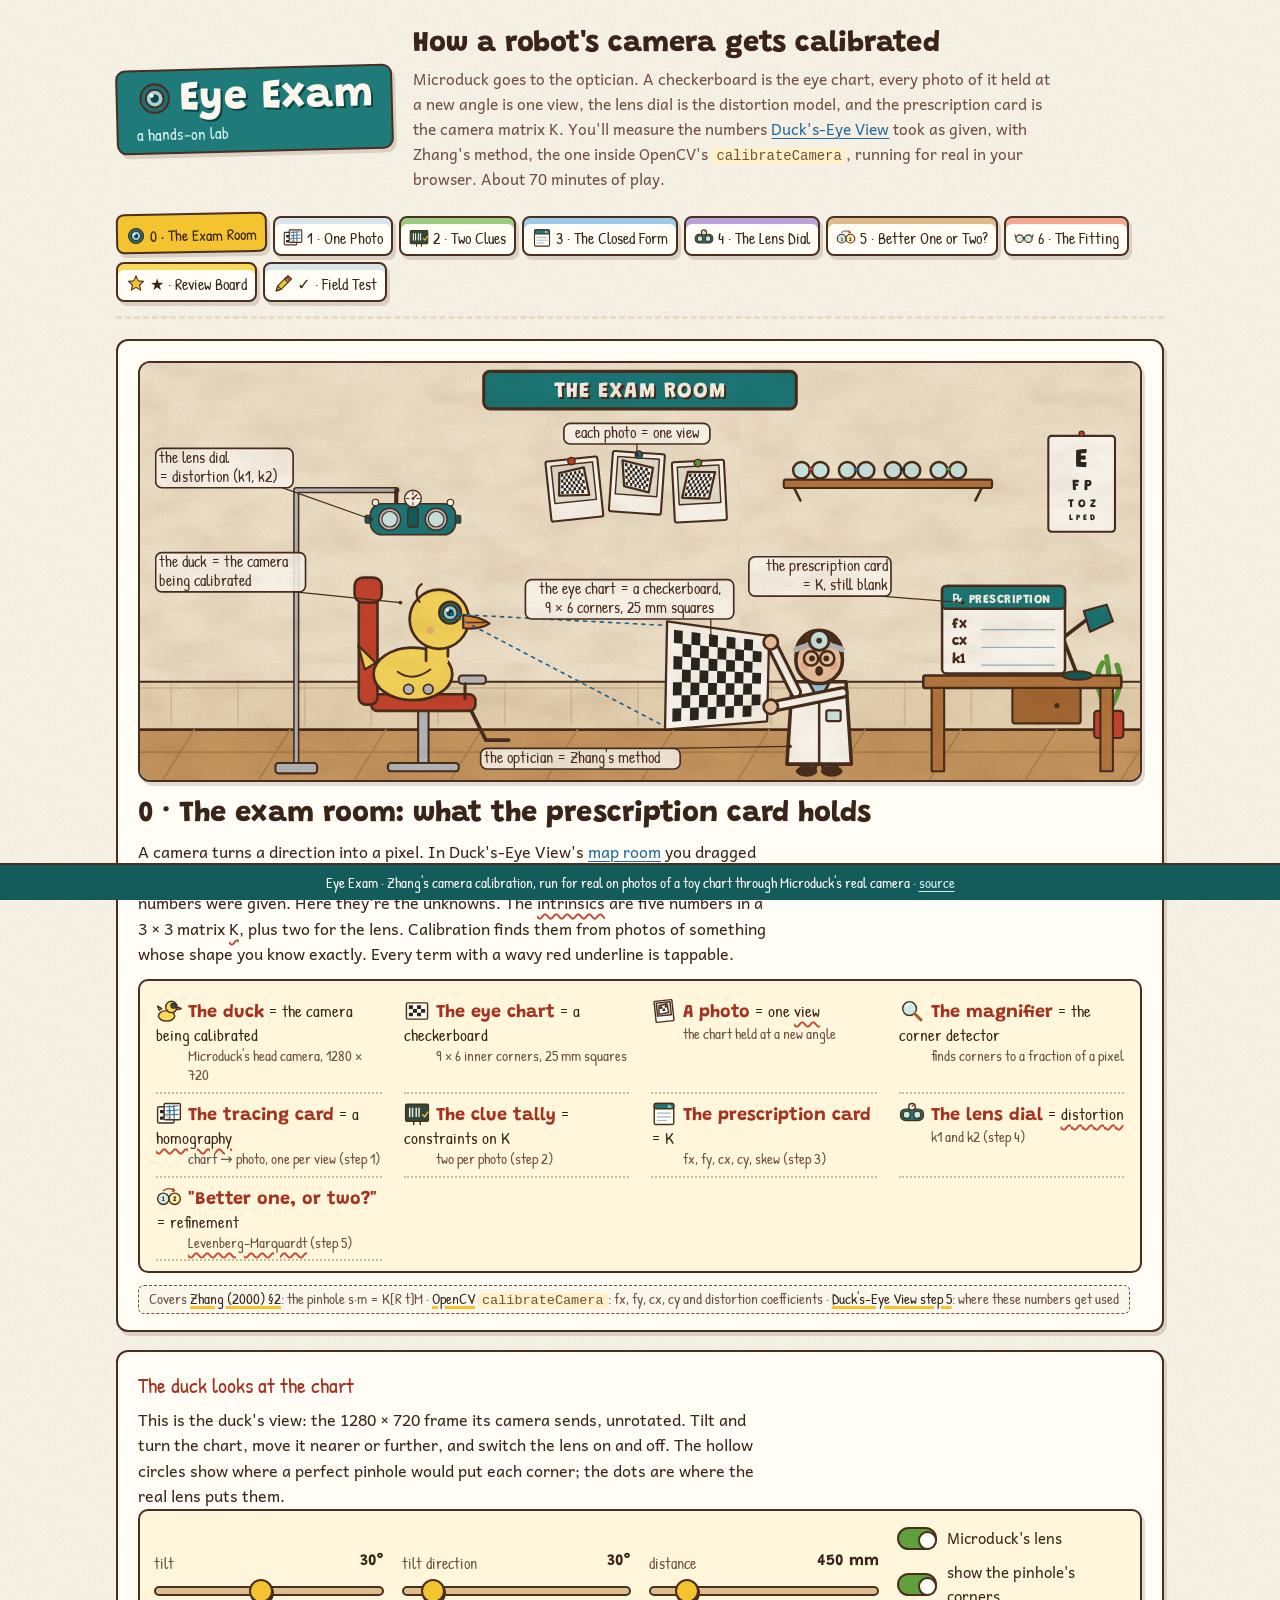
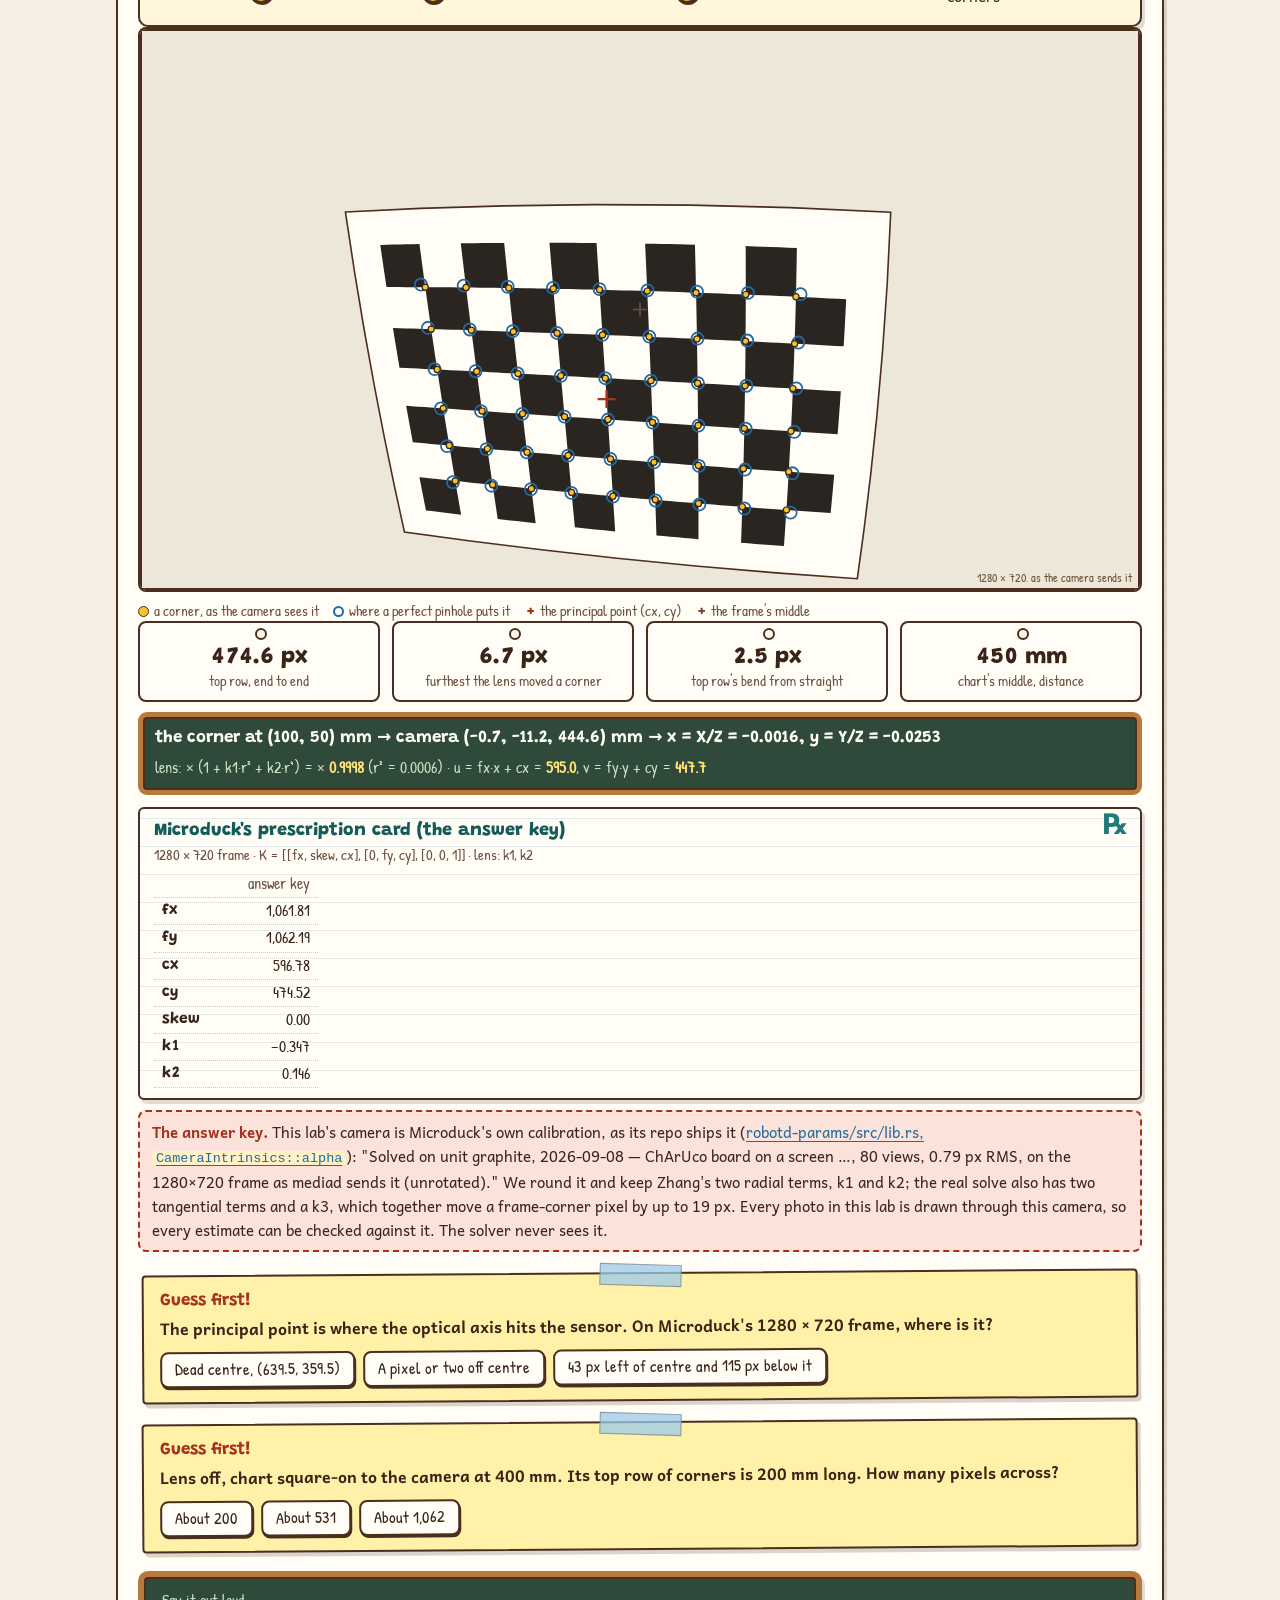
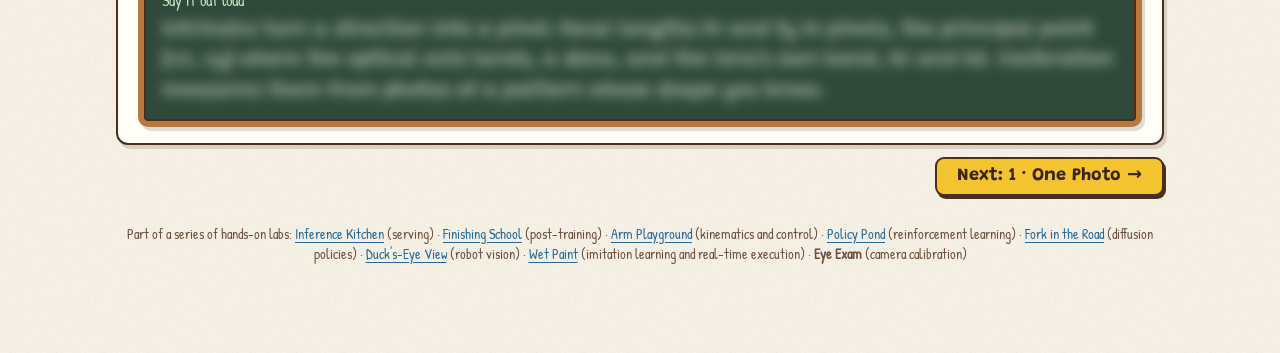
==== eye-exam/index.html @ 815263f2 "Add Eye Exam: a camera-calibration lab for Microduck The sequel the case study named: Zhang's method" ====
<!doctype html>
<html lang="en">
<head>
<meta charset="utf-8">
<meta name="viewport" content="width=device-width,initial-scale=1">
<title>Eye Exam</title>
<meta name="description" content="A hands-on lab for how a robot's camera gets calibrated: homographies by DLT, Zhang's closed form, lens distortion and Levenberg–Marquardt refinement, run in the browser on seeded photos of a checkerboard seen through Microduck's real calibrated camera.">
<meta property="og:title" content="Eye Exam: how a robot's camera gets calibrated">
<meta property="og:description" content="The duck goes to the optician. Photograph a checkerboard, find its homography, count the clues, solve Zhang's closed form, turn the lens dial, refine with Levenberg–Marquardt, and see what a bad prescription costs the duck in degrees of head turn.">
<meta property="og:image" content="https://bakulbadwal.github.io/ducks-eye-view/eye-exam/docs/hero.png">
<link rel="icon" href="data:image/svg+xml,%3Csvg xmlns='http://www.w3.org/2000/svg' viewBox='0 0 64 64'%3E%3Crect x='4' y='10' width='56' height='44' rx='6' fill='%23FFFDF6' stroke='%234A2E1E' stroke-width='4'/%3E%3Cpath d='M10 16h11v11H10zM32 16h11v11H32zM21 27h11v11H21zM43 27h11v11H43zM10 38h11v11H10zM32 38h11v11H32z' fill='%233A2418'/%3E%3Ccircle cx='46' cy='44' r='12' fill='%231F7A7A' stroke='%234A2E1E' stroke-width='3'/%3E%3Ccircle cx='46' cy='44' r='5' fill='%23CDEBE6'/%3E%3C/svg%3E">
<link rel="preconnect" href="https://fonts.googleapis.com">
<link rel="preconnect" href="https://fonts.gstatic.com" crossorigin>
<link href="https://fonts.googleapis.com/css2?family=Andika:wght@400;700&family=Grandstander:wght@700;800&family=Patrick+Hand&display=swap" rel="stylesheet">
<link rel="stylesheet" href="css/styles.css">
</head>
<body>
<!--
THESIS: Duck's-Eye View turned a pixel into a head turn with the camera's intrinsics taken as given. This lab measures them, the way OpenCV's calibrateCamera does: photograph a flat checkerboard at several angles, find each photo's homography, use the fact that a rotation's columns are perpendicular and equally long to pin down B = K⁻ᵀK⁻¹, read K out of it, add the lens's radial distortion, and refine everything by Levenberg–Marquardt on the reprojection error. Drawn as a Busytown optician's shop where the duck gets its eyes tested. Sibling of Inference Kitchen, Policy Pond, Fork in the Road, Duck's-Eye View and Wet Paint.
OWN-WORLD: flat gouache on paper; warm-brown outlines; an optician's teal masthead; Grandstander signboards, Patrick Hand labels, Andika body; painted-sign buttons, price-tag readouts, sticky-note predictions, chalkboard takeaways, and a prescription card for every estimate.
HONESTY: the DLT, Hartley normalisation, Zhang's V b = 0 and App. B, the extrinsics, the linear distortion fit (eq. 13), Levenberg–Marquardt on eq. 14, the reprojection RMS and the bearing → angle geometry are the real math. The photos are synthetic: a seeded 9 × 6 checkerboard seen through a known camera (Microduck's published calibration, k1 and k2 only), with Gaussian corner noise standing in for a corner detector.
-->
<svg width="0" height="0" style="position:absolute" aria-hidden="true" focusable="false"><defs><filter id="gouache" x="-2%" y="-2%" width="104%" height="104%"><feTurbulence type="fractalNoise" baseFrequency=".045" numOctaves="2" seed="3" result="w"/><feDisplacementMap in="SourceGraphic" in2="w" scale="1.3" xChannelSelector="R" yChannelSelector="G"/></filter></defs></svg>
<div class="wrap">
<header>
  <div class="mast"><b><span class="mi" aria-hidden="true"></span>Eye Exam</b><span>a hands-on lab</span></div>
  <div><h1>How a robot's camera gets calibrated</h1>
  <p class="sub">Microduck goes to the optician. A checkerboard is the eye chart, every photo of it held at a new angle is one view, the lens dial is the distortion model, and the prescription card is the camera matrix K. You'll measure the numbers <a href="https://bakulbadwal.github.io/ducks-eye-view/#/s5">Duck's-Eye View</a> took as given, with Zhang's method, the one inside OpenCV's <code>calibrateCamera</code>, running for real in your browser. About 70 minutes of play.</p></div>
</header>

<nav id="nav" aria-label="Steps"></nav>

<!-- ============ STEP 0 ============ -->
<section id="s0" data-title="The Exam Room" data-n="0">
  <div class="card">
    <div class="scene" data-art="s0"></div>
    <h2>0 · The exam room: what the prescription card holds</h2>
    <p class="lede">A camera turns a direction into a pixel. In Duck's-Eye View's <a href="https://bakulbadwal.github.io/ducks-eye-view/#/s5">map room</a> you dragged a duck around and watched the <span class="g" data-g="pinhole">pinhole</span> put it in the frame; there the camera's numbers were given. Here they're the unknowns. The <span class="g" data-g="intrinsics">intrinsics</span> are five numbers in a 3 × 3 matrix <span class="g" data-g="K">K</span>, plus two for the lens. Calibration finds them from photos of something whose shape you know exactly. Every term with a wavy red underline is tappable.</p>
    <div class="kmap">
      <div><span class="k" data-i="duck" aria-hidden="true"></span><b>The duck</b> = the camera being calibrated<br><span class="t">Microduck's head camera, 1280 × 720</span></div>
      <div><span class="k" data-i="chart" aria-hidden="true"></span><b>The eye chart</b> = a checkerboard<br><span class="t">9 × 6 inner corners, 25 mm squares</span></div>
      <div><span class="k" data-i="photo" aria-hidden="true"></span><b>A photo</b> = one <span class="g" data-g="view">view</span><br><span class="t">the chart held at a new angle</span></div>
      <div><span class="k" data-i="magnifier" aria-hidden="true"></span><b>The magnifier</b> = the corner detector<br><span class="t">finds corners to a fraction of a pixel</span></div>
      <div><span class="k" data-i="trace" aria-hidden="true"></span><b>The tracing card</b> = a <span class="g" data-g="homography">homography</span><br><span class="t">chart → photo, one per view (step 1)</span></div>
      <div><span class="k" data-i="tally" aria-hidden="true"></span><b>The clue tally</b> = constraints on K<br><span class="t">two per photo (step 2)</span></div>
      <div><span class="k" data-i="card" aria-hidden="true"></span><b>The prescription card</b> = K<br><span class="t">fx, fy, cx, cy, skew (step 3)</span></div>
      <div><span class="k" data-i="dial" aria-hidden="true"></span><b>The lens dial</b> = <span class="g" data-g="distortion">distortion</span><br><span class="t">k1 and k2 (step 4)</span></div>
      <div><span class="k" data-i="onetwo" aria-hidden="true"></span><b>"Better one, or two?"</b> = refinement<br><span class="t"><span class="g" data-g="lm">Levenberg–Marquardt</span> (step 5)</span></div>
    </div>
    <p class="covers">Covers <b>Zhang (2000) §2</b>: the pinhole s·m = K[R t]M · <b>OpenCV</b> <code>calibrateCamera</code>: fx, fy, cx, cy and distortion coefficients · <b>Duck's-Eye View step 5</b>: where these numbers get used</p>
  </div>

  <div class="card" data-shot>
    <h3>The duck looks at the chart</h3>
    <p class="lede">This is the duck's view: the 1280 × 720 frame its camera sends, unrotated. Tilt and turn the chart, move it nearer or further, and switch the lens on and off. The hollow circles show where a perfect pinhole would put each corner; the dots are where the real lens puts them.</p>
    <div class="ctl">
      <div class="sl"><div class="sl-h"><span>tilt</span><b id="s0tv">30°</b></div><input type="range" id="s0t" min="0" max="65" step="1" value="30" aria-label="Chart tilt in degrees"></div>
      <div class="sl"><div class="sl-h"><span>tilt direction</span><b id="s0av">30°</b></div><input type="range" id="s0a" min="0" max="355" step="5" value="30" aria-label="Direction of the tilt axis in degrees"></div>
      <div class="sl"><div class="sl-h"><span>distance</span><b id="s0dv">450 mm</b></div><input type="range" id="s0d" min="350" max="1200" step="10" value="450" aria-label="Distance in millimetres"></div>
      <div><label class="tg"><input type="checkbox" id="s0lens" checked><span class="sw"></span>Microduck's lens</label><label class="tg"><input type="checkbox" id="s0pin" checked><span class="sw"></span>show the pinhole's corners</label></div>
    </div>
    <canvas id="s0c" class="frame" aria-label="The camera frame, 1280 by 720, with the checkerboard eye chart"></canvas>
    <div class="legend"><span><span class="dot" style="background:#F4C430"></span>a corner, as the camera sees it</span><span><span class="ring"></span>where a perfect pinhole puts it</span><span><span class="x" style="color:#A5321F">+</span>the principal point (cx, cy)</span><span><span class="x" style="color:#6E5040">+</span>the frame's middle</span></div>
    <div class="grid g4">
      <div class="stat"><div class="v" id="s0w">–</div><div class="l">top row, end to end</div></div>
      <div class="stat"><div class="v" id="s0shift">–</div><div class="l">furthest the lens moved a corner</div></div>
      <div class="stat"><div class="v" id="s0bend">–</div><div class="l">top row's bend from straight</div></div>
      <div class="stat"><div class="v" id="s0z">–</div><div class="l">chart's middle, distance</div></div>
    </div>
    <div class="mathbox" id="s0m"></div>
    <div class="rx" id="s0card"></div>
    <div class="key"><b>The answer key.</b> This lab's camera is Microduck's own calibration, as its repo ships it (<a href="https://github.com/pollen-robotics/microduck/blob/648bf22/robotd-params/src/lib.rs" target="_blank" rel="noopener">robotd-params/src/lib.rs, <code>CameraIntrinsics::alpha</code></a>): "Solved on unit graphite, 2026-09-08 — ChArUco board on a screen …, 80 views, 0.79 px RMS, on the 1280×720 frame as mediad sends it (unrotated)." We round it and keep Zhang's two radial terms, k1 and k2; the real solve also has two tangential terms and a k3, which together move a frame-corner pixel by up to 19 px. Every photo in this lab is drawn through this camera, so every estimate can be checked against it. The solver never sees it.</div>
    <div class="predict" data-p="s0a">
      <div class="tag">Guess first!</div>
      <div class="q">The principal point is where the optical axis hits the sensor. On Microduck's 1280 × 720 frame, where is it?</div>
      <div class="opts"><button>Dead centre, (639.5, 359.5)</button><button>A pixel or two off centre</button><button data-right>43 px left of centre and 115 px below it</button></div>
      <div class="why">(596.78, 474.52): 42.7 px left and 115.0 px down. The repo's own comment says it plainly: "the principal point is <i>assumed</i> central — which is the part a real calibration corrects (the measured <code>cy</code> sits ~110 px low)" (<a href="https://github.com/pollen-robotics/microduck/blob/648bf22/mediad/src/camera.rs" target="_blank" rel="noopener">mediad/src/camera.rs</a>). You can't know it without calibrating.</div>
    </div>
    <div class="predict" data-p="s0b">
      <div class="tag">Guess first!</div>
      <div class="q">Lens off, chart square-on to the camera at 400 mm. Its top row of corners is 200 mm long. How many pixels across?</div>
      <div class="opts"><button>About 200</button><button data-right>About 531</button><button>About 1,062</button></div>
      <div class="why">fx · 200 / 400 = 1061.81 / 2 = <b>530.9 px</b>: a pixel offset is the focal length times the ray's slope. Switch the lens on and the same row shrinks to 515.5 px, because a barrel lens pulls everything towards the middle. Set tilt 0 and distance 400 to read it off.</div>
    </div>
    <div class="say" data-say="s0">
      <div class="tag">Say it out loud</div>
      <div class="line">Intrinsics turn a direction into a pixel: focal lengths fx and fy in pixels, the principal point (cx, cy) where the optical axis lands, a skew, and the lens's own bend, k1 and k2. Calibration measures them from photos of a pattern whose shape you know.</div>
    </div>
  </div>
</section>

<!-- ============ STEP 1 ============ -->
<section id="s1" data-title="One Photo" data-n="1">
  <div class="card">
    <div class="scene" data-art="s1"></div>
    <h2>1 · One photo: the tracing card</h2>
    <p class="lede">The chart is flat, so put it at Z = 0. Then a pinhole maps every chart point (X, Y) to its pixel through one 3 × 3 matrix: s·[u, v, 1]ᵀ = H·[X, Y, 1]ᵀ, with <b>H = K [r1 r2 t]</b> (Zhang's eq. 2). That's a <span class="g" data-g="homography">homography</span>: 9 numbers, but only 8 matter because its scale is free. Each corner gives two equations, so the 54 corners give a 108 × 9 matrix L with L·h = 0, and the best h is the singular vector of L's smallest <span class="g" data-g="svd">singular value</span>. That's the <span class="g" data-g="dlt">direct linear transform</span>. Steps 1 to 3 photograph the chart with the lens dial at 0, so a homography is exact; step 4 puts the lens back.</p>
    <p class="covers">Covers <b>Zhang App. A</b>: the 2n × 9 system L x = 0, "the right singular vector of L associated with the smallest singular value", and "L poorly conditioned numerically … much better results … by performing a simple data normalization" (citing Hartley, 1995)</p>
  </div>
  <div class="card" data-shot>
    <h3>Trace one photo</h3>
    <div class="ctl">
      <div><div class="lbl">photo</div><div class="seg" id="s1ph"></div></div>
      <div class="sl"><div class="sl-h"><span>corner noise σ</span><b id="s1sv">0.5 px</b></div><input type="range" id="s1s" min="0" max="2" step="0.1" value="0.5" aria-label="Corner noise in pixels"></div>
      <div><label class="tg"><input type="checkbox" id="s1n" checked><span class="sw"></span>normalise first (Hartley)</label></div>
      <div class="btnrow"><button class="act" id="s1go">Find H</button></div>
    </div>
    <canvas id="s1c" class="frame" aria-label="The photo, with the corners found and the chart traced through H"></canvas>
    <div class="legend"><span><span class="dot" style="background:#F4C430"></span>corners as found (with noise)</span><span><span class="ring"></span>the chart's corners sent through H</span></div>
    <div class="grid g4">
      <div class="stat"><div class="v" id="s1rs">–</div><div class="l">H vs the corners found, RMS</div></div>
      <div class="stat"><div class="v good" id="s1rt">–</div><div class="l">H vs the true corners, RMS</div></div>
      <div class="stat"><div class="v" id="s1cond">–</div><div class="l">conditioning σ₁/σ₈ of L</div></div>
      <div class="stat"><div class="v" id="s1L">–</div><div class="l">equations for 8 unknowns</div></div>
    </div>
    <div class="matrow" id="s1H"></div>
    <canvas id="s1sv9" class="bars" aria-label="The nine singular values of L"></canvas>
    <div class="chartcap">The nine singular values of L, on a log scale. Eight are large; the ninth is (nearly) zero, and its singular vector is H. With noise it lifts off zero: no H fits every noisy corner exactly.</div>
    <div class="status" id="s1st"></div>
  </div>
  <div class="card">
    <h3>Where is the chart's zero?</h3>
    <p class="lede">The DLT minimises an algebraic quantity, |L h|, not a distance in pixels, and what that quantity weighs depends on your coordinates. Number the corners from a point 1 m off the chart (say, the corner of the shop wall), or photograph the chart from across the room, and the un-normalised solve gets lopsided. Hartley's fix: shift each set of points so its centroid is at zero, scale it so the mean distance is √2, solve, and undo the shift. One hundred photos per run, each with fresh noise.</p>
    <div class="ctl">
      <div><div class="lbl">chart distance</div><div class="seg" id="s1dist"></div></div>
      <div class="sl"><div class="sl-h"><span>origin offset</span><b id="s1ov">1000 mm</b></div><input type="range" id="s1o" min="0" max="3000" step="100" value="1000" aria-label="Origin offset in millimetres"></div>
      <div class="btnrow"><button class="act" id="s1trial">100 noisy photos</button><button class="ghost" id="s1sweep">Sweep the offset</button></div>
    </div>
    <div class="grid g4" style="margin-top:10px">
      <div class="stat"><div class="v bad" id="s1um">–</div><div class="l">un-normalised, median error</div></div>
      <div class="stat"><div class="v bad" id="s1uw">–</div><div class="l">un-normalised, worst of 100</div></div>
      <div class="stat"><div class="v good" id="s1zm">–</div><div class="l">normalised, median error</div></div>
      <div class="stat"><div class="v good" id="s1zw">–</div><div class="l">normalised, worst of 100</div></div>
    </div>
    <canvas id="s1chart" class="chart" aria-label="Median error against the origin offset, un-normalised and normalised"></canvas>
    <div class="status" id="s1st2"></div>
    <div class="predict" data-p="s1a">
      <div class="tag">Guess first!</div>
      <div class="q">The usual case: chart at 450 mm, corners numbered from its own corner, σ = 0.5 px. Over 100 photos, how much does normalising improve the median error?</div>
      <div class="opts"><button>About 10×</button><button>About 2×</button><button data-right>Hardly at all</button></div>
      <div class="why">0.189 px un-normalised against 0.188 px normalised. In double precision, with sensible coordinates, the un-normalised DLT is fine here even though L's conditioning is 2.8 × 10⁵ against 3.6. Normalisation is insurance against the cases below, and it costs nothing.</div>
    </div>
    <div class="predict" data-p="s1b">
      <div class="tag">Guess first!</div>
      <div class="q">Now the chart is 2.5 m away and its corners are numbered from a point 1 m off. Un-normalised, what's the median error over 100 photos?</div>
      <div class="opts"><button>Still about 0.2 px</button><button data-right>Over 5 px, and one photo 2,000 px off</button><button>It can't be computed</button></div>
      <div class="why">Median <b>5.41 px</b>, worst <b>2,031 px</b>; normalised, 0.187 px and 0.31 px, wherever the origin is. Same photos, same corners: only the bookkeeping changed. That's Hartley's point, and why Zhang's appendix tells you to normalise.</div>
    </div>
    <div class="say" data-say="s1">
      <div class="tag">Say it out loud</div>
      <div class="line">One photo of a flat chart is one homography, H = K[r1 r2 t]: stack two equations per corner and take the smallest singular vector. Normalise both point sets first, or the answer depends on where you put the origin and how far away the chart is.</div>
    </div>
  </div>
</section>

<!-- ============ STEP 2 ============ -->
<section id="s2" data-title="Two Clues" data-n="2">
  <div class="card">
    <div class="scene" data-art="s2"></div>
    <h2>2 · Two clues per photo: why one view isn't enough</h2>
    <p class="lede">H = λK[r1 r2 t], and r1, r2 are two columns of a rotation: perpendicular, and the same length. Undo K and those two facts become two equations, h1ᵀBh2 = 0 and h1ᵀBh1 = h2ᵀBh2, on one matrix, <span class="g" data-g="B">B = K⁻ᵀK⁻¹</span>. B is symmetric, so it's six numbers b, and since its scale is free that's five unknowns: fx, fy, cx, cy and the skew. Every photo adds two rows to a matrix V with V·b = 0 (Zhang's eq. 9). Count: one photo, 2 equations; two photos, 4; three photos, 6 ≥ 5. The pose of each photo (3 numbers of rotation, 3 of position) eats the other 6 of H's 8.</p>
    <p class="covers">Covers <b>Zhang §2.3</b>: "we can only obtain 2 constraints on the intrinsic parameters" · <b>§3.1</b>: n ≥ 3 gives a unique b; n = 2 needs the skew-free assumption · <b>§4, Proposition 1</b>: a plane parallel to an earlier one adds no constraints</p>
  </div>
  <div class="card" data-shot>
    <h3>Build a set of photos</h3>
    <p class="lede">Tap photos to put them in the set. The first row is tilted every which way; the second is square-on, moved around and spun; the third is all at the same tilt, only slid around. No noise, so a zero singular value is exactly zero.</p>
    <div class="trayhead">Tilted every which way</div><div class="tray" id="s2g"></div>
    <div class="trayhead">Square-on to the camera</div><div class="tray" id="s2f"></div>
    <div class="trayhead">One tilt, slid around</div><div class="tray" id="s2m"></div>
    <div class="ctl">
      <div><label class="tg"><input type="checkbox" id="s2skew"><span class="sw"></span>assume the skew is 0 (one more equation)</label></div>
      <div class="btnrow"><button class="ghost" id="s2p1">1 photo</button><button class="ghost" id="s2p2">2 photos</button><button class="ghost" id="s2p3">3 photos</button><button class="ghost" id="s2pf">5 square-on</button><button class="ghost" id="s2pm">5 slid</button><button class="ghost" id="s2clr">Clear</button></div>
    </div>
    <div class="grid g4" style="margin-top:10px">
      <div class="stat"><div class="v" id="s2n">0</div><div class="l">photos in the set</div></div>
      <div class="stat"><div class="v" id="s2rows">0</div><div class="l">equations (rows of V)</div></div>
      <div class="stat"><div class="v" id="s2z">–</div><div class="l">zero singular values of V</div></div>
      <div class="stat"><div class="v" id="s2ok">–</div><div class="l">a single answer?</div></div>
    </div>
    <canvas id="s2sv" class="bars" aria-label="The six singular values of V"></canvas>
    <div class="chartcap">The six singular values of V, largest first, on a log scale (relative to the largest). Exactly one zero means exactly one B, up to scale: one camera. Two or more zeros means a whole family of cameras fits the photos equally well.</div>
    <div class="rx" id="s2card"></div>
    <div class="predict" data-p="s2a">
      <div class="tag">Guess first!</div>
      <div class="q">Five square-on photos, each at a different place, distance and spin. How many zero singular values does V have?</div>
      <div class="opts"><button>1: five photos is plenty</button><button>2</button><button data-right>4: the same as one photo</button></div>
      <div class="why">4. Parallel planes meet the plane at infinity in the same line, so every square-on photo repeats the same two equations (Zhang's Proposition 1). Spinning the chart in its own plane doesn't help, and nor does sliding a tilted chart around without changing its tilt: that's a pure translation, and Zhang rules it out too.</div>
    </div>
  </div>
  <div class="card">
    <h3>How flat is too flat?</h3>
    <p class="lede">Exactly parallel is exactly degenerate. Nearly parallel is nearly degenerate, and noise finishes the job. Each run: 200 sessions of 3 photos at 500 mm, tilted by the same angle about random axes, with 0.5 px of corner noise. A session fails if B comes out impossible (not positive definite, so no real camera has it) or fx is more than 50% off.</p>
    <div class="btnrow"><button class="act" id="s2flat">Run 200 sessions at each tilt</button></div>
    <canvas id="s2chart" class="chart" aria-label="Failed sessions against tilt"></canvas>
    <div class="tablewrap"><table class="ladder" id="s2tab"></table></div>
    <div class="status" id="s2st"></div>
    <div class="predict" data-p="s2b">
      <div class="tag">Guess first!</div>
      <div class="q">Three photos tilted 5°, σ = 0.5 px. Of 200 sessions, how many blow up?</div>
      <div class="opts"><button>None: 5° is still a tilt</button><button data-right>About 1 in 4</button><button>All of them</button></div>
      <div class="why"><b>45 of 200</b>, and the ones that survive are 13% off in fx on average. At 2° it's 150 of 200; from 20° on, 3 to 5. Zhang's own simulation (his camera, his chart) lost 40% of trials at 5° and did best around 45°.</div>
    </div>
    <div class="say" data-say="s2">
      <div class="tag">Say it out loud</div>
      <div class="line">Each photo of a plane gives two equations on B = K⁻ᵀK⁻¹, which has five unknowns: three photos in general, two if you assume no skew. Photos of parallel planes repeat the same two equations, so what counts is how differently the chart is tilted, not how many photos you take.</div>
    </div>
  </div>
</section>

<!-- ============ STEP 3 ============ -->
<section id="s3" data-title="The Closed Form" data-n="3">
  <div class="card">
    <div class="scene" data-art="s3"></div>
    <h2>3 · The closed form: writing the prescription</h2>
    <p class="lede">With three or more photos, stack every photo's two rows into V and take the right singular vector of its smallest singular value: that's b, so that's B. Zhang's Appendix B reads K straight out of B: cy = (B12B13 − B11B23)/(B11B22 − B12²), then λ, fx = √(λ/B11), fy, the skew and cx. Then every photo's pose follows from K⁻¹H: r1 = λK⁻¹h1, r2 = λK⁻¹h2, r3 = r1 × r2, t = λK⁻¹h3, and the nearest true rotation (App. C). No iterations, no starting guess: a <span class="g" data-g="closed">closed form</span>.</p>
    <p class="covers">Covers <b>Zhang §3.1</b>: V b = 0 by SVD, K from B (App. B), extrinsics from K⁻¹H, the best rotation by SVD (App. C) · Table 1: on a real camera, 3 photos' closed form gave α = 917.65 against 830.80 after refinement</p>
  </div>
  <div class="card" data-shot>
    <h3>Solve it</h3>
    <div class="ctl">
      <div class="sl"><div class="sl-h"><span>photos</span><b id="s3nv">3</b></div><input type="range" id="s3n" min="2" max="20" step="1" value="3" aria-label="Number of photos"></div>
      <div class="sl"><div class="sl-h"><span>corner noise σ</span><b id="s3sv">0.5 px</b></div><input type="range" id="s3s" min="0" max="2" step="0.1" value="0.5" aria-label="Corner noise in pixels"></div>
      <div class="btnrow"><button class="act" id="s3go">Write the prescription</button></div>
    </div>
    <div class="rx" id="s3card"></div>
    <canvas id="s3top" class="top" aria-label="Seen from above: the camera and where each chart was, recovered and true"></canvas>
    <div class="legend"><span><span class="dot" style="background:#3B7422"></span>where the chart really was</span><span><span class="dot" style="background:#246A9C"></span>where the closed form puts it</span><span>seen from above; the camera at the bottom, looking up the page</span></div>
    <div class="status" id="s3st"></div>
  </div>
  <div class="card">
    <h3>More photos, steadier card</h3>
    <p class="lede">The closed form minimises an algebraic error, so noise leaks straight into K. Average 20 independent sessions at each count (σ = 0.5 px, lens dial at 0) and watch the errors fall.</p>
    <div class="btnrow"><button class="act" id="s3sweep">20 sessions at each count</button></div>
    <canvas id="s3chart" class="chart" aria-label="Closed-form errors against the number of photos"></canvas>
    <div class="tablewrap"><table class="ladder" id="s3tab"></table></div>
    <div class="status" id="s3st2"></div>
    <div class="predict" data-p="s3a">
      <div class="tag">Guess first!</div>
      <div class="q">No noise at all, three tilted photos. How close is the closed form to the answer key?</div>
      <div class="opts"><button>Within a pixel</button><button>Within 1%</button><button data-right>Exact, to the last digit we print</button></div>
      <div class="why">Exact: fx 1061.81, fy 1062.19, cx 596.78, cy 474.52, skew 0.00, and every chart position to 10⁻¹² mm. The method has no approximation in it; only noise and the lens (step 4) make it wrong. Set σ to 0 and press the button.</div>
    </div>
    <div class="predict" data-p="s3b">
      <div class="tag">Guess first!</div>
      <div class="q">σ = 0.5 px. Going from 3 photos to 12, the closed form's principal point error (averaged over 20 sessions) goes from 8.9 px to…</div>
      <div class="opts"><button>About 8 px: count doesn't matter</button><button data-right>About 3 px</button><button>Under 0.1 px</button></div>
      <div class="why">3.2 px, and fx from 1.04% off to 0.25%. Better, but the principal point is the hardest number on the card, and the closed form is only the starting guess. With two photos (and the skew assumed 0) it's 5.1% and 49 px.</div>
    </div>
    <div class="say" data-say="s3">
      <div class="tag">Say it out loud</div>
      <div class="line">Stack two rows per photo into V, take the singular vector of the smallest singular value, and read K straight out of B; then each photo's rotation and position follow from K⁻¹H. It's exact without noise and fast with it, and it's a starting point, not the answer.</div>
    </div>
  </div>
</section>

<!-- ============ STEP 4 ============ -->
<section id="s4" data-title="The Lens Dial" data-n="4">
  <div class="card">
    <div class="scene" data-art="s4"></div>
    <h2>4 · The lens dial: radial distortion</h2>
    <p class="lede">Now the real lens goes back in. A wide, cheap lens bends straight lines, more the further they are from the principal point. Zhang's model moves each point along its ray from the principal point: in normalised coordinates, x̆ = x(1 + k1·r² + k2·r⁴), with r² = x² + y². Negative k1 is <span class="g" data-g="barrel">barrel</span> distortion, pulling the edges in; positive is pincushion. Microduck's lens has k1 = −0.347 and k2 = +0.146. A homography can't bend, so every step so far is now wrong, as you'll see.</p>
    <p class="covers">Covers <b>Zhang §3.3</b>: the first two radial terms; "the distortion function is totally dominated by the radial components, and especially dominated by the first term"; distortion by linear least squares, k = (DᵀD)⁻¹Dᵀd (eq. 13)</p>
  </div>
  <div class="card" data-shot>
    <h3>Turn the dial</h3>
    <div class="ctl">
      <div class="sl"><div class="sl-h"><span>k1</span><b id="s4k1v">−0.347</b></div><input type="range" id="s4k1" min="-0.5" max="0.3" step="0.001" value="-0.347" aria-label="k1"></div>
      <div class="sl"><div class="sl-h"><span>k2</span><b id="s4k2v">0.146</b></div><input type="range" id="s4k2" min="-0.2" max="0.4" step="0.001" value="0.146" aria-label="k2"></div>
      <div><div class="lbl">chart</div><div class="seg" id="s4where"></div></div>
      <div class="btnrow"><button class="ghost" id="s4reset">Microduck's lens</button><button class="ghost" id="s4zero">Dial at 0</button></div>
    </div>
    <canvas id="s4c" class="frame" aria-label="The chart seen through the dialled lens, with the straight pinhole corners for comparison"></canvas>
    <div class="grid g3">
      <div class="stat"><div class="v" id="s4bend">–</div><div class="l">top row's bend from straight</div></div>
      <div class="stat"><div class="v" id="s4move">–</div><div class="l">furthest a corner moved</div></div>
      <div class="stat"><div class="v" id="s4corner">–</div><div class="l">a ray aimed at the frame's top-right corner lands this far in</div></div>
    </div>
    <canvas id="s4curve" class="chart sm" aria-label="Distorted radius against the true radius"></canvas>
    <div class="chartcap">Where a ray lands (distorted radius, in focal lengths) against where a pinhole would put it. The dashed line is no distortion; the dotted line marks the frame's furthest corner from the principal point.</div>
  </div>
  <div class="card">
    <h3>What the closed form makes of a bent eye</h3>
    <p class="lede">The exam: 12 photos of the chart through Microduck's real lens, corners found to σ = 0.25 px. First, steps 1 to 3 exactly as before, pretending the lens is a pinhole. Then Zhang's linear fix: with that K and those poses, the pinhole predicts each corner at (u, v); the corner was seen at (ŭ, v̆); two equations per corner are linear in k1 and k2.</p>
    <div class="btnrow"><button class="act" id="s4cf">1 · Closed form, ignoring the lens</button><button class="act" id="s4lin">2 · Add k1, k2 by least squares</button></div>
    <div class="rx" id="s4card"></div>
    <canvas id="s4res" class="frame" aria-label="One photo of the exam with the reprojection errors drawn as arrows"></canvas>
    <div class="legend"><span><span class="dot" style="background:#F4C430"></span>corner as seen</span><span><span class="ring"></span>where the current card predicts it</span><span><b style="color:#A5321F">→</b> the error, drawn 5× longer</span></div>
    <div class="status" id="s4st"></div>
    <div class="predict" data-p="s4a">
      <div class="tag">Guess first!</div>
      <div class="q">With k1 = −0.347, where does the lens put a ray that a pinhole would put exactly at the frame's top-right corner?</div>
      <div class="opts"><button>Slightly outside the frame</button><button>A couple of pixels in</button><button data-right>About 130 px in, towards the middle</button></div>
      <div class="why">131.0 px nearer the principal point (106.7 px for the top-left corner, which is closer to it). The radius shrinks by 1 + k1·r² + k2·r⁴ ≈ 0.84 out there. That's why the corners of the frame matter so much for estimating it (step 6).</div>
    </div>
    <div class="predict" data-p="s4b">
      <div class="tag">Guess first!</div>
      <div class="q">The linear fix, starting from the lens-blind closed form: what sign does it give k1?</div>
      <div class="opts"><button>Negative, about right</button><button data-right>Positive: pincushion, the wrong way round</button><button>Exactly zero</button></div>
      <div class="why">k1 = <b>+0.097</b>, k2 = −0.272, against the truth −0.347 and +0.146; the RMS only falls from 18.22 to 18.01 px. Zhang saw the same on his real camera (Table 1: closed form k1 = +0.161, final −0.227) and explains why: with the lens ignored, the closed form's predicted outer corners lie closer to the image centre than the seen ones, so the linear fit "tries to spread the outer points", a pincushion shape that doesn't match the real barrel. Only refining everything together untangles them.</div>
    </div>
    <div class="say" data-say="s4">
      <div class="tag">Say it out loud</div>
      <div class="line">A real lens moves each point along its ray from the principal point by 1 + k1·r² + k2·r⁴; negative k1 is barrel. The closed form can't see that, so its K and even a linear k1 come out wrong, and only the joint refinement untangles them.</div>
    </div>
  </div>
</section>

<!-- ============ STEP 5 ============ -->
<section id="s5" data-title="Better One or Two?" data-n="5">
  <div class="card">
    <div class="scene" data-art="s5"></div>
    <h2>5 · Better one, or two? Refinement and its score</h2>
    <p class="lede">The optician's last step: flip between two lenses, keep the sharper one, repeat in smaller steps. The math version is <span class="g" data-g="lm">Levenberg–Marquardt</span>: start from the closed form and the linear k1, k2, and move all the numbers at once (fx, fy, cx, cy, k1, k2, and every photo's 3 rotation and 3 position numbers: 6 + 6 × 12 = 78 here, with the skew held at 0) to shrink the total squared distance between each corner as seen and where the card predicts it. The <span class="g" data-g="jacobian">Jacobian</span> says which way is downhill; λ blends a Gauss–Newton jump with a cautious gradient step. The score at the end is the <span class="g" data-g="rms">reprojection RMS</span>, the one number OpenCV's <code>calibrateCamera</code> returns.</p>
    <p class="covers">Covers <b>Zhang §3.2–3.3</b>: maximum-likelihood refinement of eq. 14 with Levenberg–Marquardt, rotations as Rodrigues vectors · <b>OpenCV</b> <code>calibrateCamera</code>: "Run the global Levenberg-Marquardt optimization algorithm to minimize the reprojection error"; returns "the overall RMS re-projection error"</p>
  </div>
  <div class="card" data-shot>
    <h3>Better one, or two?</h3>
    <div class="ctl">
      <div><label class="tg"><input type="checkbox" id="s5skew"><span class="sw"></span>let the skew float (Zhang) instead of holding it at 0 (OpenCV)</label></div>
      <div class="btnrow"><button class="act" id="s5go">Refine</button><button class="ghost" id="s5step">One step at a time</button></div>
    </div>
    <canvas id="s5chart" class="chart" aria-label="Reprojection RMS at each Levenberg–Marquardt step"></canvas>
    <div class="rx" id="s5card"></div>
    <canvas id="s5res" class="frame" aria-label="One photo of the exam with its reprojection errors, drawn 40 times longer"></canvas>
    <div class="legend"><span><span class="dot" style="background:#F4C430"></span>corner as seen</span><span><span class="ring"></span>where the card predicts it</span><span><b style="color:#A5321F">→</b> the error, drawn longer (the scale is on the photo)</span></div>
    <div class="status" id="s5st"></div>
    <div class="predict" data-p="s5a">
      <div class="tag">Guess first!</div>
      <div class="q">The corners were found with σ = 0.25 px of noise on each axis. After refinement, what's the best RMS you could hope for?</div>
      <div class="opts"><button>0.00 px, a perfect fit</button><button data-right>About 0.35 px</button><button>About 0.25 px</button></div>
      <div class="why">The noise itself: σ√2 = 0.354 px per corner (two axes). The exam ends at <b>0.350 px</b>, a hair under, because 78 free numbers can soak up a little of the noise. An RMS far below the corner detector's noise means the model is fitting noise, not the lens.</div>
    </div>
  </div>
  <div class="card">
    <h3>Is a low score a good eye?</h3>
    <p class="lede">The RMS says how well the card fits <i>these</i> photos. Two more judges: a <span class="g" data-g="holdout">second opinion</span>, 10 photos the calibration never saw (fit only each photo's pose, keep the card fixed, report their RMS), and the answer key, which only a lab has: how many pixels off the card is across the whole frame, and how many degrees it would mis-turn the duck's head (step 6). Five sessions, the same chart, the same corner noise:</p>
    <div class="btnrow"><button class="act" id="s5judge">Judge five sessions</button></div>
    <div class="tablewrap"><table class="ladder" id="s5tab"></table></div>
    <div class="status" id="s5st2"></div>
    <div class="predict" data-p="s5b">
      <div class="tag">Guess first!</div>
      <div class="q">A calibration with the lens dial held at 0 scores RMS 4.36 px. Drop the 6 photos with the worst error and solve again: the RMS halves to 2.08 px. Is it a better calibration?</div>
      <div class="opts"><button>Yes, the score halved</button><button data-right>No: the second opinion gets worse</button><button>It's the same</button></div>
      <div class="why">No. Hold-out RMS goes from 3.65 to <b>3.81 px</b>; the worst head-turn error only shrinks from 10.6° to 7.1°, still enormous. Dropping the hard photos made the exam easier, not the eye better: the six it dropped were mostly the ones reaching furthest from the principal point, where the missing lens dial shows most. And the corner-blind session scores 0.347 px, as good as the real exam's 0.350, while being up to 58 px wrong in the corners it never saw.</div>
    </div>
    <div class="say" data-say="s5">
      <div class="tag">Say it out loud</div>
      <div class="line">Refinement minimises the total reprojection error over every corner in every photo with Levenberg–Marquardt, starting from the closed form. The RMS it reports is how well the model fits these photos, not how right it is: judge it on photos it never saw, and suspect any fix that only lowers the score.</div>
    </div>
  </div>
</section>

<!-- ============ STEP 6 ============ -->
<section id="s6" data-title="The Fitting" data-n="6">
  <div class="card">
    <div class="scene" data-art="s6"></div>
    <h2>6 · The fitting: a good session, and what a bad one costs</h2>
    <p class="lede">You control four things in a real session: how many photos, how much the chart is tilted, whether its corners reach every part of the frame, and how sharply the corners are found (<span class="g" data-g="subpixel">sub-pixel</span> refinement, like OpenCV's <code>cornerSubPix</code>, places them to a fraction of a pixel; σ here is per axis). Book a session, calibrate it with the full pipeline, and read every judge. Then turn the card into what the duck actually does with it: a head turn.</p>
    <p class="covers">Covers <b>OpenCV tutorial</b>: "you will probably need at least 10 good snapshots of the input pattern in different positions" · <b>calibrateCamera notes</b>: "use multiple board poses with significant tilt" · <b>Zhang §5.1</b>: errors grow linearly with noise; best near 45° · <b>Microduck</b>: <code>bearing()</code> in duck-detect, the quarter turn in uyvy</p>
  </div>
  <div class="card" data-shot>
    <h3>Book a session</h3>
    <div class="ctl">
      <div class="sl"><div class="sl-h"><span>photos</span><b id="s6nv">12</b></div><input type="range" id="s6n" min="3" max="30" step="1" value="12" aria-label="Number of photos"></div>
      <div><div class="lbl">tilt</div><div class="seg" id="s6tilt"></div></div>
      <div><div class="lbl">where the chart goes</div><div class="seg" id="s6cover"></div></div>
      <div><div class="lbl">corner noise σ</div><div class="seg" id="s6sig"></div></div>
      <div class="btnrow"><button class="act" id="s6go">Book it and calibrate</button></div>
    </div>
    <div class="grid g4" style="margin-top:10px">
      <div class="stat"><div class="v" id="s6rms">–</div><div class="l">RMS (what the optician sees)</div></div>
      <div class="stat"><div class="v" id="s6hold">–</div><div class="l">second opinion (hold-out RMS)</div></div>
      <div class="stat"><div class="v" id="s6map">–</div><div class="l">answer key: mean / worst px off</div></div>
      <div class="stat"><div class="v" id="s6turn">–</div><div class="l">answer key: worst head-turn error</div></div>
    </div>
    <canvas id="s6heat" class="heat" aria-label="How many pixels off the calibration is, across the frame"></canvas>
    <div class="chartcap" id="s6heatcap">Across the 1280 × 720 frame: how far the card puts a ray from where the true camera puts it. Pale is under 1 px; darker is worse. The dots are where the session's chart corners landed.</div>
    <div class="rx" id="s6card"></div>
    <div class="status" id="s6st"></div>
    <div class="predict" data-p="s6b">
      <div class="tag">Guess first!</div>
      <div class="q">Keep everything else, but find the corners 8× less sharply: σ from 0.25 to 2 px. The RMS goes from 0.36 to 2.84 px. The worst head-turn error?</div>
      <div class="opts"><button>Several degrees</button><button data-right>Still under a fifth of a degree</button><button>No answer: it fails</button></div>
      <div class="why">0.14°. Fuzzy corners raise the RMS (most of it is the noise itself) and smear the card by 14 px on average, but most of that is cx, 14.4 px off, which is up–down for the upright duck; fy and cy, which set its left–right, are off by only 0.51% and 1.4 px. The failures that matter for the duck are structural: the lens dial left at 0, flat photos, a frame left uncovered.</div>
    </div>
  </div>
  <div class="card">
    <h3>What it costs the duck</h3>
    <p class="lede">Microduck's detector works on the frame turned a quarter turn clockwise, 720 × 1280, upright: upright pixel (x′, y′) comes from stream pixel (y′, 719 − x′). Its bearing is b = (box centre x′ / 720) · 2 − 1, from −1 (hard left) to +1 (hard right). So left–right for the duck runs along the stream's <i>vertical</i> axis: fy and cy set the angle, and the principal point sits at x′ = 719 − 474.52 = 244.5, <b>115 px left of the upright frame's middle</b>. The head should turn atan of the undistorted ray's slope (assuming the camera looks straight down the head's axis). Compare four cards:</p>
    <div class="ctl">
      <div class="sl"><div class="sl-h"><span>bearing b</span><b id="s6bv">0.50</b></div><input type="range" id="s6b" min="-1" max="1" step="0.05" value="0.5" aria-label="Bearing"></div>
    </div>
    <canvas id="s6turnc" class="chart tall" aria-label="Head-turn error against bearing for four camera models"></canvas>
    <div class="tablewrap"><table class="ladder" id="s6ttab"></table></div>
    <div class="callout co-i"><b>What changed upstream.</b> When Duck's-Eye View was built (microduck @ 590b986), the robot's intrinsics were "placeholder" (a TODO in its design notes), so that lab assumed a centred pinhole with f = 1065 px, the design figure the repo's mediad still uses as a fallback, and showed that a "62° across the width" placeholder would over-turn the head by about 7° at b = 0.5. The repo now ships the real solve (648bf22). Against it, the centred pinhole itself is off by 6.2° at b = 0 and up to 7.1° at the frame's edge, almost all of it the principal point. Distortion adds a little near the edges.</div>
    <div class="predict" data-p="s6a">
      <div class="tag">Guess first!</div>
      <div class="q">Duck's-Eye View read b = 0.5 as 9.6° with a centred pinhole. With Microduck's own calibration, b = 0.5 is…</div>
      <div class="opts"><button>9.6°: the centred pinhole was right</button><button>About 10.5°: distortion adds a bit</button><button data-right>About 16°</button></div>
      <div class="why"><b>15.95°</b>. The optical axis is 115 px to the left of the upright frame's middle, so everything is 6.2° further right than a centred pinhole thinks. At 3 m, 6.2° is a 33 cm miss: more than the width of the 25 cm duck it's looking for. Your 12-photo calibration gets it to within 0.05°.</div>
    </div>
    <div class="say" data-say="s6">
      <div class="tag">Say it out loud</div>
      <div class="line">Take ten or more photos, tilted 20 to 50 degrees, that put the chart's corners in every part of the frame, with sub-pixel corners, and judge on held-out photos. For a robot the payoff is in degrees: a good calibration turns Microduck's head to within a tenth of a degree, while assuming a centred pinhole costs six.</div>
    </div>
  </div>
</section>

<!-- ============ REVIEW BOARD ============ -->
<section id="cap" data-title="Review Board" data-n="★">
  <div class="card">
    <div class="scene" data-art="cap"></div>
    <h2>★ The optician's review board</h2>
    <p class="lede">Three prescriptions came back with complaints. For each: run the session as it was booked, pick a fix, re-run it, and name the cause. The tempting wrong fixes are on the list, and they fail for the reason the steps taught. Each case is scored on the re-run, judged against the answer key, <em>and</em> on the cause.</p>
    <div id="capcases"></div>
    <div class="row" style="margin-top:12px"><span class="stars" id="capstars">☆☆☆</span><span class="verdict" id="capverdict"></span></div>
  </div>
</section>

<!-- ============ FIELD TEST ============ -->
<section id="ft" data-title="Field Test" data-n="✓">
  <div class="card">
    <h2>✓ Field test</h2>
    <p class="lede">Ten questions. Answer each by operating the widget in the step named, not from memory. Eight or more earns the check.</p>
    <div id="ftqs"></div>
    <div class="btnrow"><button class="act" id="ftgo">Grade me</button><span id="ftscore" style="font:18px var(--hand);align-self:center"></span></div>
  </div>
  <div class="card">
    <h3>What's exact here, and what's a teaching model</h3>
    <ul class="honest">
      <li><b>The real math, written out in <code>js/core.js</code>:</b> the direct linear transform for a homography and Hartley's normalisation (Zhang App. A); the two constraints per homography, V b = 0 by singular value decomposition, and K from B (§3.1, App. B); the extrinsics from K⁻¹H and the nearest rotation (App. C); radial distortion by linear least squares (eq. 13); Levenberg–Marquardt on the total reprojection error (eq. 14) with Rodrigues rotations; the reprojection RMS as OpenCV's <code>calibrateCamera</code> computes it, √(Σ|e|²/N). The SVD (one-sided Jacobi), the symmetric eigen-decomposition (Jacobi), the 3 × 3 inverse and the Cholesky solve are hand-written; <code>tests/check.js</code> checks them, and that DLT and Zhang recover a known H and K exactly with no noise.</li>
      <li><b>Teaching models, labelled on the page:</b> the photos are synthetic. The chart is a perfect 9 × 6 grid at 25 mm; each photo's pose is drawn from a seed and kept fully in frame; the corner detector is the true corner plus Gaussian noise of σ pixels per axis (real detectors are worse on steep, blurry or dim photos, which this ignores: Zhang notes foreshortening "is not considered" in his simulation either). The true camera is Microduck's published calibration, rounded, with k1 and k2 only; its tangential terms and k3 are left out. LM holds the skew at 0 by default, as OpenCV does; OpenCV's own first guess is simpler than Zhang's (principal point at the frame's middle, focal lengths by least squares), and its current 4.x source solves the same least-squares problem with a sparse bundle-adjustment formulation by default; this lab follows Zhang's paper. Its Jacobian is numeric (central differences), not analytic.</li>
      <li><b>The head turn is geometry, not the robot's code.</b> The bearing formula and the quarter turn are Microduck's (duck-detect, uyvy); turning a bearing into an angle with a calibration, and assuming the camera looks straight down the head's axis, is ours. Mounting the camera at an angle would add an extrinsic offset this lab doesn't model.</li>
      <li><b>The directions are real; the numbers are this toy's.</b> A real session has blur, lighting, a chart that isn't quite flat, and a detector that sometimes mislabels a corner. The failure modes here (flat photos, an uncovered frame, a model without a lens) are the real ones.</li>
    </ul>
    <p class="muted" style="font-size:15px;margin-top:10px">Sources (sections and exact quotes in <a href="https://github.com/bakulbadwal/ducks-eye-view/blob/main/eye-exam/SOURCES.md" target="_blank" rel="noopener">SOURCES.md</a>): Z. Zhang, <a href="https://www.microsoft.com/en-us/research/wp-content/uploads/2016/02/tr98-71.pdf" target="_blank" rel="noopener"><em>A Flexible New Technique for Camera Calibration</em></a>, MSR-TR-98-71 (journal version: IEEE TPAMI 22(11), 2000) · OpenCV <a href="https://docs.opencv.org/4.x/d9/d0c/group__calib3d.html" target="_blank" rel="noopener"><code>calibrateCamera</code></a> and its <a href="https://docs.opencv.org/4.x/d4/d94/tutorial_camera_calibration.html" target="_blank" rel="noopener">calibration tutorial</a> · R. Hartley, <em>In Defence of the 8-Point Algorithm</em> (ICCV 1995), cited by Zhang for normalisation · <a href="https://github.com/pollen-robotics/microduck/tree/648bf22" target="_blank" rel="noopener">pollen-robotics/microduck @ 648bf22</a> (Apache-2.0): <code>robotd-params/src/lib.rs</code>, <code>mediad/src/camera.rs</code>, <code>duck-detect/src/lib.rs</code>, <code>uyvy/src/lib.rs</code> · <a href="https://bakulbadwal.github.io/ducks-eye-view/">Duck's-Eye View</a>, step 5.</p>
    <div class="btnrow"><button class="ghost" id="reset">Reset all progress</button></div>
  </div>
</section>

<p class="series">Part of a series of hands-on labs: <a href="https://bakulbadwal.github.io/inference-kitchen/">Inference Kitchen</a> (serving) · <a href="https://bakulbadwal.github.io/finishing-school/">Finishing School</a> (post-training) · <a href="https://bakulbadwal.github.io/arm-playground/">Arm Playground</a> (kinematics and control) · <a href="https://bakulbadwal.github.io/policy-pond/">Policy Pond</a> (reinforcement learning) · <a href="https://bakulbadwal.github.io/fork-in-the-road/">Fork in the Road</a> (diffusion policies) · <a href="https://bakulbadwal.github.io/ducks-eye-view/">Duck's-Eye View</a> (robot vision) · <a href="https://bakulbadwal.github.io/wet-paint/">Wet Paint</a> (imitation learning and real-time execution) · <b>Eye Exam</b> (camera calibration)</p>
</div>
<div id="tip" role="tooltip"></div>
<footer>Eye Exam · Zhang's camera calibration, run for real on photos of a toy chart through Microduck's real camera · <a href="https://github.com/bakulbadwal/ducks-eye-view/tree/main/eye-exam" style="color:#D4F1EC">source</a></footer>

<script src="js/core.js"></script>
<script src="js/glossary.js"></script>
<script src="js/art.js"></script>
<script src="js/app.js"></script>
</body>
</html>
---- eye-exam/css/styles.css ----
/* Eye Exam — a Busytown optician's shop, sibling of Inference Kitchen, Policy Pond, Fork in the Road, Duck's-Eye View and Wet Paint.
   Flat gouache on paper, warm-brown outlines, hand-lettered signs, every object labelled. */
:root{
  --paper:#FBF7EC; --sheet:#FFFDF6; --ink:#3A2418; --line:#4A2E1E; --soft:#6E5040; --rule:#E7DCC4;
  --yellow:#F4C430; --brick:#C8452F; --grass:#5FA03C; --sky:#9CCBEA; --sand:#DDBB8A; --lilac:#B8A3DC; --steel:#B9BDC2; --wood:#B8793F;
  /* darker partners for text/lines on paper (≥4.5:1) */
  --brick-d:#A5321F; --grass-d:#3B7422; --sky-d:#246A9C; --yellow-d:#8A6300; --lilac-d:#5E4A94;
  /* the optician's shop */
  --shop:#1F7A7A; --shop-d:#145B5B; --mint:#CDEBE6; --seen:#3A2418; --model:#246A9C; --truth:#3B7422; --err:#A5321F; --lens:#B8A3DC; --card:#FFFDF6;
  --sign:'Grandstander','Patrick Hand',system-ui,sans-serif;
  --hand:'Patrick Hand','Kalam',system-ui,sans-serif;
  --body:'Andika',system-ui,-apple-system,'Segoe UI',sans-serif;
  --stroke:2.5px solid var(--line);
  --lift:3px 4px 0 rgba(74,46,30,.16);
}
*{box-sizing:border-box;margin:0;padding:0}
html{-webkit-text-size-adjust:100%}
body{background:var(--paper);color:var(--ink);font:16px/1.6 var(--body);padding-bottom:68px;overflow-x:hidden;
  background-image:url("data:image/svg+xml,%3Csvg xmlns='http://www.w3.org/2000/svg' width='240' height='240'%3E%3Cfilter id='n'%3E%3CfeTurbulence type='fractalNoise' baseFrequency='.85' numOctaves='3' stitchTiles='stitch'/%3E%3CfeColorMatrix values='0 0 0 0 .29 0 0 0 0 .18 0 0 0 0 .12 0 0 0 .12 0'/%3E%3C/filter%3E%3Crect width='100%25' height='100%25' filter='url(%23n)'/%3E%3C/svg%3E");background-size:240px 240px}
a{color:var(--sky-d);text-underline-offset:3px}
.wrap{max-width:1080px;margin:0 auto;padding:18px 16px}

/* ---------- masthead: a painted highway guide sign ---------- */
header{display:grid;grid-template-columns:auto 1fr;gap:20px;align-items:center;padding:10px 0 18px}
.mast{display:inline-block;background:var(--shop);color:var(--paper);border:var(--stroke);border-radius:10px;padding:6px 18px 8px;box-shadow:var(--lift);transform:rotate(-1.5deg)}
.mast b{display:block;font:800 42px/1.05 var(--sign);letter-spacing:.01em;text-shadow:2px 2px 0 #0D4545}
.mast span{display:block;font:400 17px/1.2 var(--hand);color:#D4F1EC;margin-top:2px}
.mast .mi{display:inline-block;width:38px;height:38px;vertical-align:-7px;margin-right:6px}
.mast .mi svg{width:100%;height:100%;display:block}
h1{font:800 29px/1.15 var(--sign);color:var(--ink);text-wrap:balance}
.sub{color:var(--soft);font-size:15.5px;margin-top:6px;max-width:640px}
@media(max-width:720px){header{grid-template-columns:1fr}.mast b{font-size:36px}h1{font-size:24px}}

/* ---------- nav: painted street signs ---------- */
nav{display:flex;gap:6px;flex-wrap:wrap;margin:6px 0 20px;padding-bottom:14px;border-bottom:3px dashed var(--rule)}
nav button{--c:var(--yellow);background:var(--sheet);border:var(--stroke);border-radius:8px;color:var(--ink);padding:10px 8px 6px;cursor:pointer;font:400 16px/1.15 var(--hand);box-shadow:inset 0 6px 0 var(--c),var(--lift);transition:transform .15s cubic-bezier(.2,.8,.2,1)}
nav button:hover{transform:translateY(-2px)}
nav button.on{background:var(--c);transform:translateY(-3px) rotate(-1deg)}
nav button .ic{display:inline-block;width:20px;height:20px;vertical-align:-4px;margin-right:4px}
nav button .ic svg,.kmap .k svg{width:100%;height:100%;display:block}
nav button .chk{color:var(--grass-d);margin-left:4px;font-weight:700}
nav button:nth-child(1){--c:var(--yellow)}nav button:nth-child(2){--c:#D9E4EC}nav button:nth-child(3){--c:#9BCB7E}nav button:nth-child(4){--c:var(--sky)}
nav button:nth-child(5){--c:var(--lilac)}nav button:nth-child(6){--c:var(--sand)}nav button:nth-child(7){--c:#F2A88F}nav button:nth-child(8){--c:#F9D95B}nav button:nth-child(9){--c:#D9E4EC}nav button:nth-child(10){--c:#B7DD9C}nav button:nth-child(11){--c:#E5C9F2}
canvas.chart2{aspect-ratio:2.6/1;height:auto}
.series{font:400 14px/1.4 var(--hand);color:var(--soft);text-align:center;margin:18px 0 6px}
.series a{color:var(--sky-d)}
nav button:focus-visible{outline:3px solid var(--sky-d);outline-offset:2px}

section{display:none}
section.on{display:block;animation:rise .35s cubic-bezier(.16,1,.3,1)}
@keyframes rise{from{opacity:.001;transform:translateY(8px)}to{opacity:1;transform:none}}

/* ---------- the illustrated scene ---------- */
.scene{position:relative;background:#E5F2FA;border:var(--stroke);border-radius:12px;overflow:hidden;margin:0 0 16px;box-shadow:var(--lift);min-height:60px}
.scene svg{display:block;width:100%;height:auto;filter:url(#gouache)}
.scene::after{content:"";position:absolute;inset:0;pointer-events:none;background:url("data:image/svg+xml,%3Csvg xmlns='http://www.w3.org/2000/svg' width='600' height='300'%3E%3Cfilter id='m'%3E%3CfeTurbulence type='fractalNoise' baseFrequency='.018 .035' numOctaves='4' seed='7' stitchTiles='stitch'/%3E%3CfeColorMatrix values='0 0 0 0 .35 0 0 0 0 .22 0 0 0 0 .12 0 0 0 .9 -.28'/%3E%3C/filter%3E%3Crect width='100%25' height='100%25' filter='url(%23m)'/%3E%3C/svg%3E"),url("data:image/svg+xml,%3Csvg xmlns='http://www.w3.org/2000/svg' width='240' height='240'%3E%3Cfilter id='n'%3E%3CfeTurbulence type='fractalNoise' baseFrequency='.85' numOctaves='3' stitchTiles='stitch'/%3E%3CfeColorMatrix values='0 0 0 0 .29 0 0 0 0 .18 0 0 0 0 .12 0 0 0 .5 0'/%3E%3C/filter%3E%3Crect width='100%25' height='100%25' filter='url(%23n)'/%3E%3C/svg%3E");background-size:600px 300px,240px 240px;mix-blend-mode:multiply;opacity:.34}
.scene:empty{display:none}

/* ---------- panels ---------- */
.card{background:var(--sheet);border:var(--stroke);border-radius:12px;padding:20px 20px 16px;margin-bottom:18px;box-shadow:var(--lift)}
.card h2{font:800 29px/1.15 var(--sign);color:var(--ink);margin-bottom:8px;text-wrap:balance}
.card h3{font:400 22px/1.2 var(--hand);color:var(--brick-d);margin:18px 0 8px}
.card h3:first-child{margin-top:0}
.lede{font-size:16px;max-width:70ch}
.covers{display:inline-block;margin-top:12px;font:400 15px/1.35 var(--hand);color:var(--soft);background:var(--paper);border:1.5px dashed var(--soft);border-radius:6px;padding:3px 10px}
.covers b{color:var(--ink);font-weight:400;text-decoration:underline;text-decoration-color:var(--yellow);text-decoration-thickness:3px}
.grid{display:grid;gap:12px}
.g2{grid-template-columns:1fr 1fr}.g3{grid-template-columns:repeat(3,1fr)}.g4{grid-template-columns:repeat(4,1fr)}
@media(max-width:760px){.g2,.g3{grid-template-columns:1fr}.g4{grid-template-columns:1fr 1fr}}
.pg{display:grid;grid-template-columns:300px minmax(0,1fr);gap:18px;align-items:start}
@media(max-width:840px){.pg{grid-template-columns:minmax(0,1fr)}}
.panel{background:#FFF6DC;border:2px solid var(--line);border-radius:10px;padding:14px;margin-bottom:12px;min-width:0}
.panel h3{margin-top:0}

/* readouts: price tags hung on a nail */
.stat{position:relative;background:var(--sheet);border:2px solid var(--line);border-radius:8px;padding:22px 8px 9px;text-align:center;min-width:0}
.stat::before{content:"";position:absolute;top:5px;left:50%;width:8px;height:8px;margin-left:-4px;border-radius:50%;background:var(--paper);border:2px solid var(--line)}
.stat .v{font:800 23px/1.15 var(--sign);font-variant-numeric:tabular-nums;overflow-wrap:anywhere;color:var(--ink)}
.stat .l{font:400 14.5px/1.2 var(--hand);color:var(--soft);margin-top:2px}
.stat.big .v{font-size:30px}
.v.good{color:var(--grass-d)}.v.warn{color:var(--yellow-d)}.v.bad{color:var(--brick-d)}.v.gold{color:#8A5A12}.v.acc{color:var(--sky-d)}.v.left{color:var(--left)}.v.right{color:var(--right)}

/* ---------- controls ---------- */
.lbl{font:400 16px/1.3 var(--hand);color:var(--soft);margin-top:6px}
.sl{margin:10px 0}
.sl-h{display:flex;justify-content:space-between;gap:8px;font:400 16px/1.3 var(--hand);color:var(--soft);margin-bottom:4px}
.sl-h b{color:var(--ink);font:700 16px var(--sign);text-align:right}
input[type=range]{-webkit-appearance:none;appearance:none;width:100%;height:10px;background:var(--sand);border:2px solid var(--line);border-radius:6px;outline:none;cursor:pointer}
input[type=range]::-webkit-slider-thumb{-webkit-appearance:none;width:24px;height:24px;border-radius:50%;background:var(--yellow);border:2.5px solid var(--line);box-shadow:1px 2px 0 var(--line)}
input[type=range]::-moz-range-thumb{width:20px;height:20px;border-radius:50%;background:var(--yellow);border:2.5px solid var(--line)}
input[type=range]:focus-visible::-webkit-slider-thumb{box-shadow:0 0 0 4px rgba(36,106,156,.45)}
.seg{display:flex;gap:6px;flex-wrap:wrap;margin:6px 0 10px}
.seg button{background:var(--sheet);border:2px solid var(--line);color:var(--ink);padding:4px 10px 5px;border-radius:7px;cursor:pointer;font:400 16px/1.2 var(--hand);transition:transform .12s}
.seg button:hover{transform:translateY(-1px)}
.seg button.on{background:var(--sky);box-shadow:inset 0 -3px 0 rgba(74,46,30,.18)}
.seg button:disabled{opacity:.4;cursor:not-allowed;transform:none}
button:focus-visible{outline:3px solid var(--sky-d);outline-offset:2px}
.tg{display:flex;align-items:center;gap:10px;padding:5px 0;font-size:15px;cursor:pointer;user-select:none}
.tg input{position:absolute;opacity:0;width:1px;height:1px}
.tg .sw{width:40px;height:23px;border-radius:12px;background:var(--sand);border:2px solid var(--line);position:relative;flex:none;transition:background .15s}
.tg .sw::after{content:"";position:absolute;top:2px;left:2px;width:15px;height:15px;border-radius:50%;background:var(--sheet);border:2px solid var(--line);transition:transform .18s cubic-bezier(.2,.8,.2,1)}
.tg input:checked+.sw{background:var(--grass)}
.tg input:checked+.sw::after{transform:translateX(17px)}
.tg input:focus-visible+.sw{box-shadow:0 0 0 3px rgba(36,106,156,.45)}
.tg input:disabled+.sw{opacity:.5}
button.act{background:var(--yellow);color:var(--ink);border:2.5px solid var(--line);padding:8px 20px 9px;border-radius:9px;font:700 18px/1 var(--sign);cursor:pointer;box-shadow:2px 3px 0 var(--line);transition:transform .1s,box-shadow .1s}
button.act:hover{transform:translate(-1px,-1px);box-shadow:3px 4px 0 var(--line)}
button.act:active{transform:translate(2px,3px);box-shadow:0 0 0 var(--line)}
button.act:disabled{opacity:.55;cursor:default;transform:none;box-shadow:2px 3px 0 var(--line)}
button.ghost{background:var(--sheet);color:var(--ink);border:2px solid var(--line);padding:6px 13px 7px;border-radius:8px;font:400 16px/1.1 var(--hand);cursor:pointer;box-shadow:1px 2px 0 var(--line);transition:transform .1s,box-shadow .1s}
button.ghost:hover{background:#FFF1C6}
button.ghost:active{transform:translate(1px,2px);box-shadow:0 0 0 var(--line)}
button.ghost:disabled{opacity:.55;cursor:default}
.btnrow{display:flex;gap:8px;flex-wrap:wrap;margin:8px 0;align-items:center}
input[type=number],input[type=text],select{background:var(--sheet);border:2px solid var(--line);color:var(--ink);padding:7px 10px;border-radius:7px;font:16px var(--body);width:160px;max-width:100%}
input:focus,select:focus{outline:3px solid var(--sky-d);outline-offset:1px}

/* ---------- callouts: little signs pinned up ---------- */
.callout{border-radius:8px;padding:9px 12px 10px;margin-top:10px;font-size:15px;border:2px solid var(--line);background:var(--sheet)}
.co-i{background:#EAF4FB}.co-w{background:#FFF3CC}.co-r{background:#FBE3DC}.co-g{background:#E7F3DE}
.callout b{color:var(--ink)}

/* ---------- predict: a sticky note ---------- */
.predict{position:relative;background:#FFF1A8;border:2px solid var(--line);border-radius:4px;padding:16px 16px 14px;margin:20px 4px 14px;box-shadow:3px 4px 0 rgba(74,46,30,.2);transform:rotate(-.4deg)}
.predict::before{content:"";position:absolute;top:-10px;left:50%;width:80px;height:20px;margin-left:-40px;background:rgba(156,203,234,.75);border:1.5px solid rgba(74,46,30,.35);transform:rotate(2deg)}
.predict .tag{font:700 17px/1 var(--sign);color:var(--brick-d);margin-bottom:6px}
.predict .q{font-weight:700;font-size:16px;margin-bottom:10px}
.predict .opts{display:flex;gap:8px;flex-wrap:wrap}
.predict .opts button{background:var(--sheet);border:2px solid var(--line);color:var(--ink);padding:6px 13px 7px;border-radius:8px;cursor:pointer;font:400 16.5px/1.2 var(--hand);box-shadow:1px 2px 0 var(--line)}
.predict .opts button:hover:not(:disabled){background:#FFFBE6}
.predict .opts button.right{background:#BFE3A6}
.predict .opts button.wrong{background:#F4B7A7;text-decoration:line-through}
.predict .opts button:disabled{cursor:default}
.predict .why{display:none;margin-top:11px;font-size:15.5px;border-top:2px dashed rgba(74,46,30,.35);padding-top:10px}
.predict.done .why{display:block;animation:rise .3s cubic-bezier(.16,1,.3,1)}

/* ---------- say it out loud: a chalkboard ---------- */
.say{position:relative;border:6px solid var(--wood);border-radius:10px;padding:14px 18px;margin-top:20px;background:#2F4A3A;color:#E9F1E4;box-shadow:inset 0 0 0 2px var(--line),var(--lift)}
.say .tag{font:400 16px/1.2 var(--hand);color:#CFE2C4;margin-bottom:6px}
.say .line{font:700 21px/1.45 var(--sign);color:#FFFDF6}
.say:not(.open) .line{filter:blur(6px);user-select:none;pointer-events:none;opacity:.55}
.say.open .tag{color:var(--yellow)}

/* ---------- the cast: a menu board ---------- */
.kmap{display:grid;grid-template-columns:repeat(auto-fit,minmax(220px,1fr));gap:0 22px;margin-top:12px;background:#FFF6DC;border:2.5px solid var(--line);border-radius:10px;padding:10px 16px}
.kmap div{display:block;padding:7px 0;border-bottom:2px dotted rgba(74,46,30,.3);font:400 17px/1.3 var(--hand)}
.kmap .k{display:inline-block;width:26px;height:26px;vertical-align:-7px;margin-right:6px}
.kmap b{font:700 18px var(--sign);color:var(--brick-d)}
.kmap .t{display:block;color:var(--soft);font-size:15px;padding-left:32px}
.kmap br{display:none}

/* ---------- charts and the square ---------- */
canvas{display:block;width:100%;background:var(--sheet);border:2px solid var(--line);border-radius:8px}
canvas.mapc{aspect-ratio:1/1;height:auto;max-width:420px;background:var(--sheet)}
canvas.chart.sm{aspect-ratio:1.8/1}
.ctl{display:grid;grid-template-columns:repeat(auto-fit,minmax(220px,1fr));gap:10px 18px;align-items:end;background:var(--cream-board,#FFF6DC);border:var(--stroke);border-radius:10px;padding:10px 14px 12px;box-shadow:var(--lift)}
.ctl .btnrow{margin:0}
canvas.chart{aspect-ratio:2.2/1;height:auto}
.chartcap{font:400 15px/1.35 var(--hand);color:var(--soft);margin-top:6px}
.chartcap .sw{display:inline-block;width:12px;height:12px;border:1.5px solid var(--line);border-radius:2px;vertical-align:-1px;margin-right:4px}
.legend{display:flex;gap:14px;flex-wrap:wrap;font:400 15px var(--hand);color:var(--soft);margin-top:8px}
.legend .dot{display:inline-block;width:11px;height:11px;border-radius:50%;border:1.5px solid var(--line);vertical-align:-1px;margin-right:5px}

/* worked math: a chalk box */
.mathbox{background:#2F4A3A;color:#E9F1E4;border:5px solid var(--wood);border-radius:9px;padding:10px 12px;margin-top:10px;box-shadow:inset 0 0 0 2px var(--line)}
.mathbox .eq{font:700 17px/1.4 var(--sign);color:#FFFDF6}
.mathbox .eqn{font:400 16px/1.45 var(--hand);color:#CFE2C4;margin-top:6px}
.mathbox .eqn b{color:#FFE27A}
.mathbox .ok{color:#BFE3A6}.mathbox .bad{color:#F4B7A7}

/* the drive log (step 0) */
.logtab{margin-top:12px;max-height:220px;overflow:auto;border:2px solid var(--line);border-radius:8px;background:var(--sheet)}
.lr{display:grid;grid-template-columns:.6fr 1fr 1.2fr;gap:4px;padding:4px 10px;font:400 15.5px/1.3 var(--hand);border-bottom:1.5px dotted rgba(74,46,30,.25)}
.lr.h{background:#FFF6DC;color:var(--soft);position:sticky;top:0}
.lr.note{display:block;color:var(--soft)}
.lr i{font-style:normal}

/* the passes ladder (steps 3 and 4) */
.ladder{width:100%;border:2px solid var(--line);border-radius:8px;overflow:hidden;background:var(--sheet);border-collapse:separate;border-spacing:0;font:400 15.5px/1.3 var(--hand);margin-top:10px}
.ladder th,.ladder td{padding:5px 10px;text-align:right;border-bottom:1.5px dotted rgba(74,46,30,.25)}
.ladder th{background:#FFF6DC;color:var(--soft);font-weight:400}
.ladder td:first-child,.ladder th:first-child{text-align:left}
.ladder tr:last-child td{border-bottom:0}
.ladder .n{font:700 16px var(--sign)}
.ladder tr.now{background:#FFF1C6}
.ladder tr.no td{color:var(--brick-d)}
.ladder tr.slow{background:#FBE3DC}
.tablewrap{overflow-x:auto;margin-top:10px;-webkit-overflow-scrolling:touch}
.tablewrap .ladder{margin-top:0;min-width:440px}

/* the drive HUD (step 6) */
.hud{display:grid;grid-template-columns:repeat(4,minmax(0,1fr));gap:8px;margin-top:10px}
@media(max-width:600px){.hud{grid-template-columns:1fr 1fr}}
.pins{display:flex;gap:4px;flex-wrap:wrap;margin-top:6px}
.pins i{display:inline-block;width:14px;height:14px;border-radius:50%;border:1.8px solid var(--line);background:var(--sheet)}
.pins i.lit{background:var(--yellow)}
.pins i.done{background:var(--grass)}
.status{font:400 16px/1.3 var(--hand);margin-top:8px;min-height:22px}
.status b{font:700 16px var(--sign);color:var(--sky-d)}
.status.hit b{color:var(--brick-d)}

/* ---------- review board ---------- */
.check{display:flex;gap:10px;align-items:flex-start;padding:8px 0;border-bottom:2px dotted rgba(74,46,30,.25);font-size:15.5px}
.check:last-child{border-bottom:0}
.check .ic{flex:none;width:26px;height:26px;border:2px solid var(--line);border-radius:50%;text-align:center;font:700 16px/22px var(--sign)}
.check.ok .ic{background:#BFE3A6;color:var(--grass-d)}.check.no .ic{background:#F4B7A7;color:var(--brick-d)}
.check .why{color:var(--soft);font-size:14.5px}
.brief{background:#EAF4FB;border:2px solid var(--line);border-radius:8px;padding:12px 14px;margin:10px 0;font-size:15.5px}
.brief b{color:var(--brick-d)}
.stars{font-size:26px;letter-spacing:3px;color:#E0A91E;-webkit-text-stroke:1px var(--line)}
.reason{display:grid;gap:6px;margin:6px 0 10px}
.reason label{display:flex;gap:8px;align-items:flex-start;background:var(--sheet);border:2px solid var(--line);border-radius:8px;padding:7px 10px;font-size:15px;cursor:pointer}
.reason input{margin-top:5px}
.checks{margin-top:8px}
.verdict{font:400 16px/1.4 var(--hand);margin-top:8px}
.verdict b{font:700 17px var(--sign)}

/* ---------- field test ---------- */
.fq{padding:12px 0;border-bottom:2px dotted rgba(74,46,30,.25)}
.fq:last-child{border-bottom:0}
.fq .fqt{font-size:15.5px;margin-bottom:7px}
.fq .res{font:400 16px var(--hand);margin-left:8px}
.ok{color:var(--grass-d);font-weight:700}.bad{color:var(--brick-d);font-weight:700}
.honest{padding-left:20px;display:grid;gap:8px;font-size:15.5px}
.muted{color:var(--soft)}
.muted b{color:var(--ink)}

/* ---------- glossary tags ---------- */
.g{text-decoration:underline;text-decoration-style:wavy;text-decoration-color:var(--brick);text-decoration-thickness:1.5px;text-underline-offset:4px;cursor:help;color:inherit}
.g:focus{outline:2px solid var(--sky-d);outline-offset:2px}
#tip{position:fixed;z-index:50;max-width:310px;background:var(--sheet);border:2.5px solid var(--line);border-radius:8px;padding:10px 12px;font-size:14.5px;line-height:1.45;color:var(--ink);box-shadow:3px 4px 0 rgba(74,46,30,.25);display:none;pointer-events:none}
#tip b{font:700 17px var(--sign);color:var(--brick-d)}
#tip .kt{display:block;margin-top:6px;padding-top:6px;border-top:2px dotted rgba(74,46,30,.3);color:var(--soft);font:400 15px var(--hand)}

footer{position:fixed;bottom:0;left:0;right:0;background:var(--shop-d);border-top:2.5px solid var(--line);padding:8px 14px;font:400 15px/1.3 var(--hand);color:#FFFDF6;text-align:center}
.num{font-family:var(--sign);font-weight:700;color:var(--brick-d)}
.row{display:flex;gap:10px;align-items:center;flex-wrap:wrap}
code{font-family:ui-monospace,Menlo,monospace;font-size:.9em;background:#FFF1C6;padding:0 4px;border-radius:4px}
.nextrow{display:flex;justify-content:flex-end;margin:-6px 0 28px}
a.ghost{background:var(--sheet);color:var(--ink);border:2px solid var(--line);padding:6px 13px 7px;border-radius:8px;font:400 16px/1.1 var(--hand);box-shadow:1px 2px 0 var(--line);display:inline-block;text-decoration:none}
a.ghost:hover{background:#FFF1C6}
@media(max-width:480px){.card{padding:14px 12px}.card h2{font-size:25px}.stat .v{font-size:20px}.stat.big .v{font-size:25px}footer{font-size:13px}}
@media(max-width:600px){footer{position:static;margin-top:8px}body{padding-bottom:0}nav{flex-wrap:nowrap;overflow-x:auto;padding:4px 2px 14px;scroll-snap-type:x proximity;-webkit-overflow-scrolling:touch}nav button{flex:none;scroll-snap-align:start}.lr{font-size:14px;padding:4px 6px}}
@media (prefers-reduced-motion:reduce){*{animation:none!important;transition:none!important}}
/* ?shot=1: show one card by itself, for the README screenshots */
body.shot header,body.shot nav,body.shot footer,body.shot .nextrow,body.shot section.on .card:not([data-shot]){display:none}
body.shot{padding-bottom:0}body.shot .wrap{padding:14px}body.shot .card{margin-bottom:0}

/* ================= Eye Exam: what the optician's shop adds ================= */
/* the camera frame: what the duck's eye sees, 1280 × 720 */
canvas.frame{aspect-ratio:16/9;height:auto;background:#EDE7DA}
canvas.top{aspect-ratio:2/1;height:auto}
canvas.bars{aspect-ratio:2.6/1;height:auto}
canvas.heat{aspect-ratio:16/9;height:auto}
canvas.chart.tall{aspect-ratio:1.7/1}
@media(max-width:600px){canvas.bars{aspect-ratio:1.9/1}canvas.chart{aspect-ratio:1.5/1}canvas.top{aspect-ratio:1.5/1}}
.ctl .tg{margin:0}
/* the prescription card: estimate, answer key and error per number */
.rx{position:relative;background:var(--card);border:2.5px solid var(--line);border-radius:6px;padding:12px 14px 10px;box-shadow:var(--lift);margin-top:12px;background-image:repeating-linear-gradient(0deg,transparent 0 27px,rgba(36,106,156,.12) 27px 28px)}
.rx::before{content:"℞";position:absolute;right:12px;top:4px;font:800 28px/1 var(--sign);color:var(--shop)}
.rx h4{font:800 18px/1.2 var(--sign);color:var(--shop-d);margin-bottom:6px;padding-right:30px}
.rx .rxsub{font:400 14.5px/1.3 var(--hand);color:var(--soft);margin:-2px 0 6px}
.rxwrap{overflow-x:auto;-webkit-overflow-scrolling:touch}
.rx table{border-collapse:collapse;width:100%;min-width:430px;font:400 15.5px/1.3 var(--hand)}
.rx th,.rx td{padding:3px 8px;text-align:right;border-bottom:1.5px dotted rgba(74,46,30,.25);font-variant-numeric:tabular-nums}
.rx th{color:var(--soft);font-weight:400}
.rx td:first-child,.rx th:first-child{text-align:left;font-family:var(--sign);font-weight:700;color:var(--ink)}
.rx td.e-ok{color:var(--grass-d)}.rx td.e-bad{color:var(--brick-d);font-weight:700}.rx td.e-mid{color:var(--yellow-d)}
.rx .verdict{margin-top:6px}
/* matrices written out on a card */
.mat{display:inline-grid;grid-template-columns:repeat(3,auto);gap:2px 14px;padding:6px 12px;border-left:2.5px solid var(--line);border-right:2.5px solid var(--line);border-radius:6px;font:400 15px/1.35 ui-monospace,Menlo,monospace;font-variant-numeric:tabular-nums;background:var(--sheet)}
.mat span{text-align:right}
.matrow{display:flex;gap:16px;flex-wrap:wrap;align-items:center;margin-top:8px}
.matrow .ml{font:400 15px/1.3 var(--hand);color:var(--soft)}
/* the photo tray (step 2): photo cards to put in or take out of the set */
.tray{display:grid;grid-template-columns:repeat(auto-fill,minmax(92px,1fr));gap:8px;margin:8px 0}
.tray button{position:relative;background:var(--sheet);border:2px solid var(--line);border-radius:6px;padding:4px 4px 3px;cursor:pointer;box-shadow:1px 2px 0 var(--line);font:400 14px/1.15 var(--hand);color:var(--ink);transition:transform .1s}
.tray button canvas{width:100%;aspect-ratio:16/9;height:auto;border:1.5px solid var(--line);border-radius:3px;background:#EDE7DA;display:block;margin-bottom:3px}
.tray button.on{background:#BFE3A6;transform:translateY(-2px)}
.tray button.on::after{content:"✓";position:absolute;top:-8px;right:-6px;width:20px;height:20px;border-radius:50%;background:var(--grass);border:2px solid var(--line);color:var(--paper);font:700 13px/16px var(--sign);text-align:center}
.tray button:focus-visible{outline:3px solid var(--sky-d);outline-offset:2px}
.trayhead{font:400 15px/1.3 var(--hand);color:var(--soft);margin-top:8px}
/* sealed answer key */
.key{background:#FBE3DC;border:2px dashed var(--brick-d);border-radius:8px;padding:8px 12px;margin-top:10px;font-size:15px}
.key b{color:var(--brick-d)}
.small{font-size:14px}
.legend .ring{display:inline-block;width:11px;height:11px;border-radius:50%;border:2px solid var(--model);vertical-align:-1px;margin-right:5px}
.legend .x{display:inline-block;width:12px;text-align:center;font:700 14px/1 var(--sign);margin-right:4px}
.kv{display:grid;grid-template-columns:auto 1fr;gap:2px 12px;font-size:15px}
.kv b{font-family:var(--sign)}
.rx table.solo{min-width:0;width:auto}
.rx table.solo td:last-child,.rx table.solo th:last-child{padding-left:40px}
canvas.bars{aspect-ratio:3.6/1}
@media(max-width:600px){canvas.bars{aspect-ratio:2.4/1}}
@media(max-width:600px){.rx{padding:10px 8px 8px}.rx table{min-width:0;font-size:14px}.rx th,.rx td{padding:3px 4px}.mat{font-size:12.5px;gap:2px 8px;padding:5px 7px}}
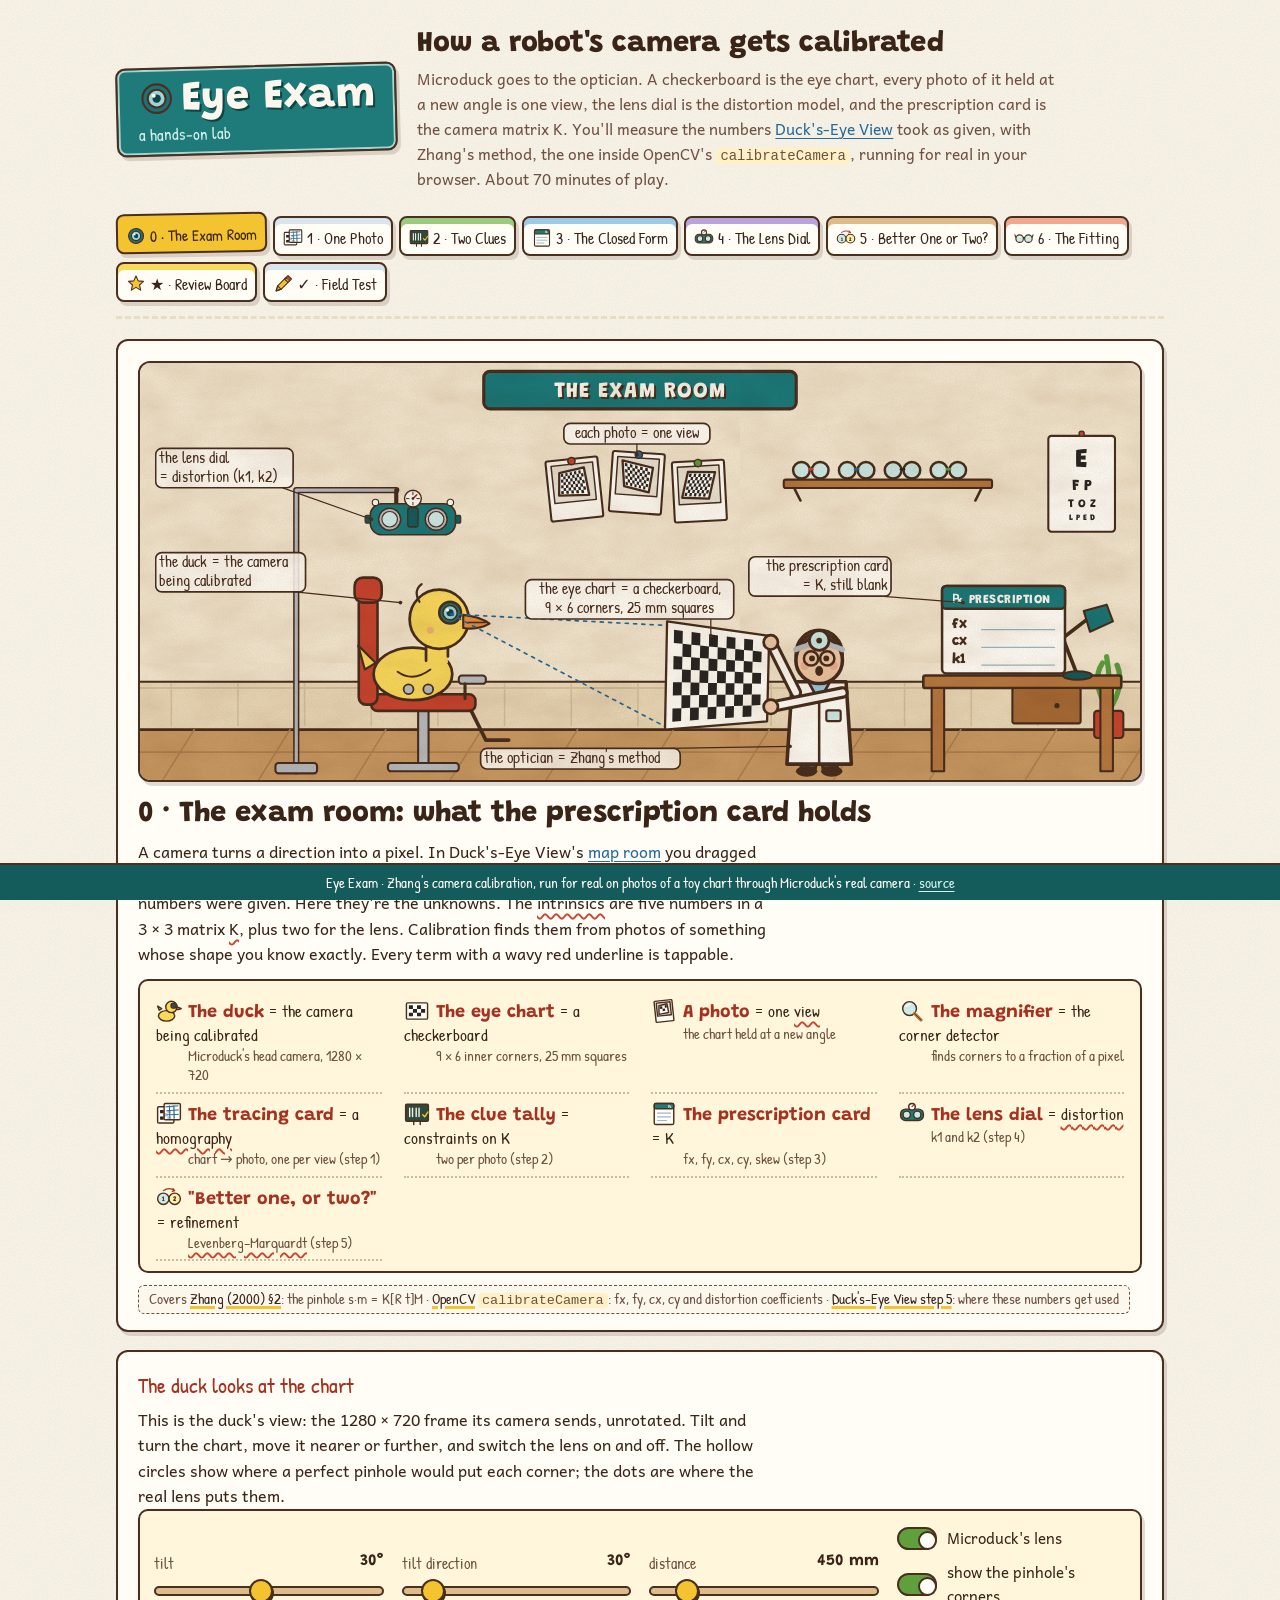
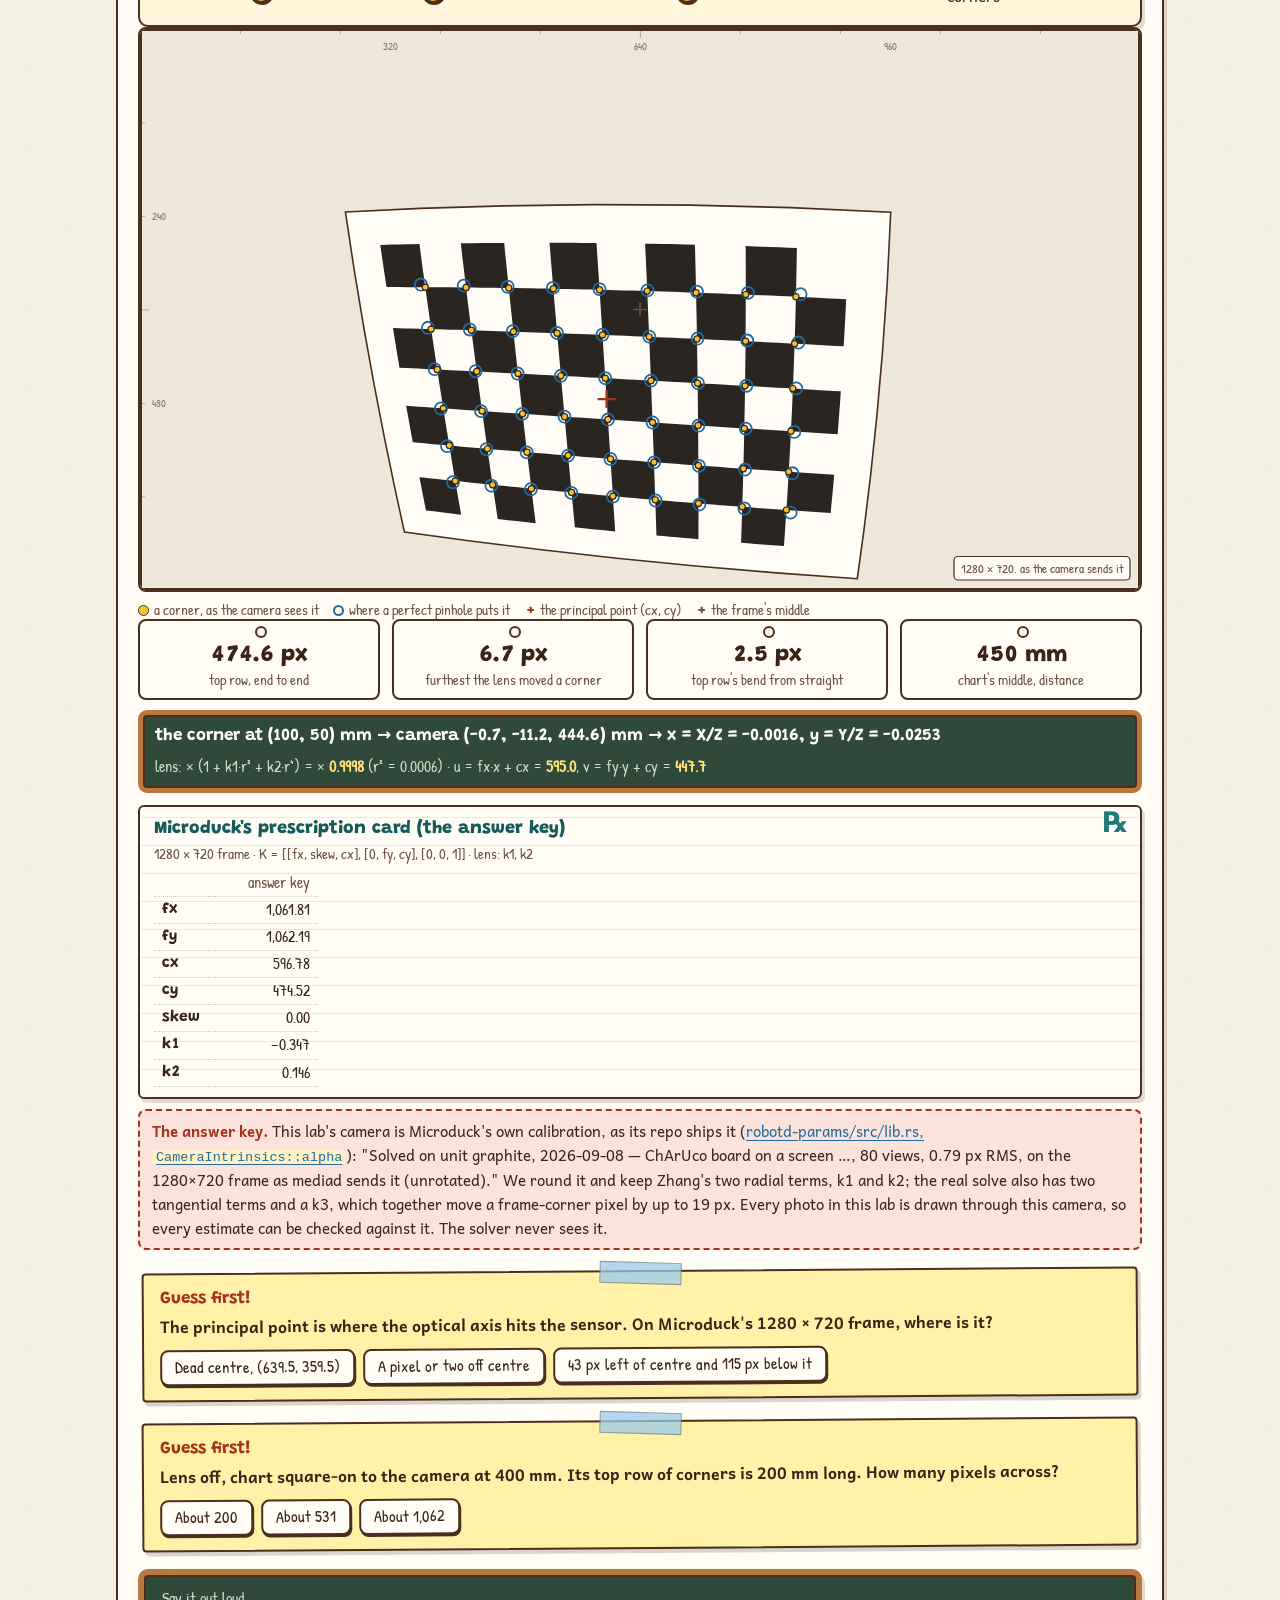
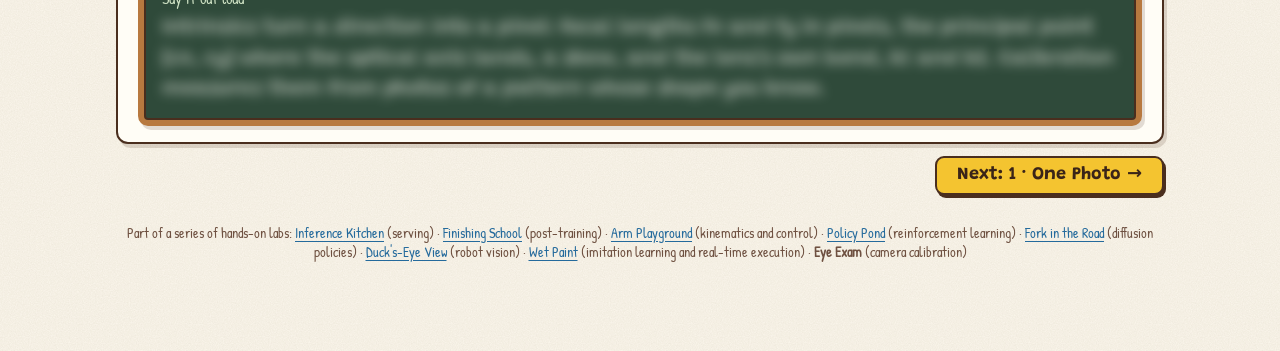
==== commit cddebfde: "Eye Exam: design pass and final review pass Charts get axes, paper-tag legends and empty states; cam" ====
--- a/eye-exam/index.html
+++ b/eye-exam/index.html
@@ -328,7 +328,7 @@
       <div class="tag">Guess first!</div>
       <div class="q">The corners were found with σ = 0.25 px of noise on each axis. After refinement, what's the best RMS you could hope for?</div>
       <div class="opts"><button>0.00 px, a perfect fit</button><button data-right>About 0.35 px</button><button>About 0.25 px</button></div>
-      <div class="why">The noise itself: σ√2 = 0.354 px per corner (two axes). The exam ends at <b>0.350 px</b>, a hair under, because 78 free numbers can soak up a little of the noise. An RMS far below the corner detector's noise means the model is fitting noise, not the lens.</div>
+      <div class="why">The noise itself: σ√2 = 0.354 px per corner (two axes). The exam ends at <b>0.350 px</b>, a hair under, as it should be: fitting 78 free numbers to 1,296 corner coordinates soaks up some of the noise (on average the floor drops to about σ√2·√(1 − 78/1296) ≈ 0.343 px). An RMS far below the corner detector's noise means the model is fitting noise, not the lens.</div>
     </div>
   </div>
   <div class="card">
@@ -374,6 +374,7 @@
       <div class="stat"><div class="v" id="s6turn">–</div><div class="l">answer key: worst head-turn error</div></div>
     </div>
     <canvas id="s6heat" class="heat" aria-label="How many pixels off the calibration is, across the frame"></canvas>
+    <div class="legend"><span><span class="dot" style="background:#3A2418;opacity:.6"></span>a chart corner from the session</span><span><span class="x" style="color:#A5321F">+</span>the principal point (cx, cy)</span><span><span class="x" style="color:#6E5040">+</span>the frame's middle</span></div>
     <div class="chartcap" id="s6heatcap">Across the 1280 × 720 frame: how far the card puts a ray from where the true camera puts it. Pale is under 1 px; darker is worse. The dots are where the session's chart corners landed.</div>
     <div class="rx" id="s6card"></div>
     <div class="status" id="s6st"></div>
--- a/eye-exam/css/styles.css
+++ b/eye-exam/css/styles.css
@@ -22,7 +22,7 @@
 
 /* ---------- masthead: a painted highway guide sign ---------- */
 header{display:grid;grid-template-columns:auto 1fr;gap:20px;align-items:center;padding:10px 0 18px}
-.mast{display:inline-block;background:var(--shop);color:var(--paper);border:var(--stroke);border-radius:10px;padding:6px 18px 8px;box-shadow:var(--lift);transform:rotate(-1.5deg)}
+.mast{display:inline-block;background:var(--shop);color:var(--paper);border:var(--stroke);border-radius:10px;padding:8px 20px 10px;box-shadow:inset 0 0 0 2px rgba(205,235,230,.8),var(--lift);transform:rotate(-1.5deg)}
 .mast b{display:block;font:800 42px/1.05 var(--sign);letter-spacing:.01em;text-shadow:2px 2px 0 #0D4545}
 .mast span{display:block;font:400 17px/1.2 var(--hand);color:#D4F1EC;margin-top:2px}
 .mast .mi{display:inline-block;width:38px;height:38px;vertical-align:-7px;margin-right:6px}
@@ -158,7 +158,7 @@
 canvas.chart{aspect-ratio:2.2/1;height:auto}
 .chartcap{font:400 15px/1.35 var(--hand);color:var(--soft);margin-top:6px}
 .chartcap .sw{display:inline-block;width:12px;height:12px;border:1.5px solid var(--line);border-radius:2px;vertical-align:-1px;margin-right:4px}
-.legend{display:flex;gap:14px;flex-wrap:wrap;font:400 15px var(--hand);color:var(--soft);margin-top:8px}
+.legend{display:flex;gap:6px 14px;flex-wrap:wrap;font:400 15px/1.3 var(--hand);color:var(--soft);margin-top:8px}
 .legend .dot{display:inline-block;width:11px;height:11px;border-radius:50%;border:1.5px solid var(--line);vertical-align:-1px;margin-right:5px}
 
 /* worked math: a chalk box */
@@ -249,7 +249,7 @@
 /* ================= Eye Exam: what the optician's shop adds ================= */
 /* the camera frame: what the duck's eye sees, 1280 × 720 */
 canvas.frame{aspect-ratio:16/9;height:auto;background:#EDE7DA}
-canvas.top{aspect-ratio:2/1;height:auto}
+canvas.top{aspect-ratio:2.3/1;height:auto}
 canvas.bars{aspect-ratio:2.6/1;height:auto}
 canvas.heat{aspect-ratio:16/9;height:auto}
 canvas.chart.tall{aspect-ratio:1.7/1}
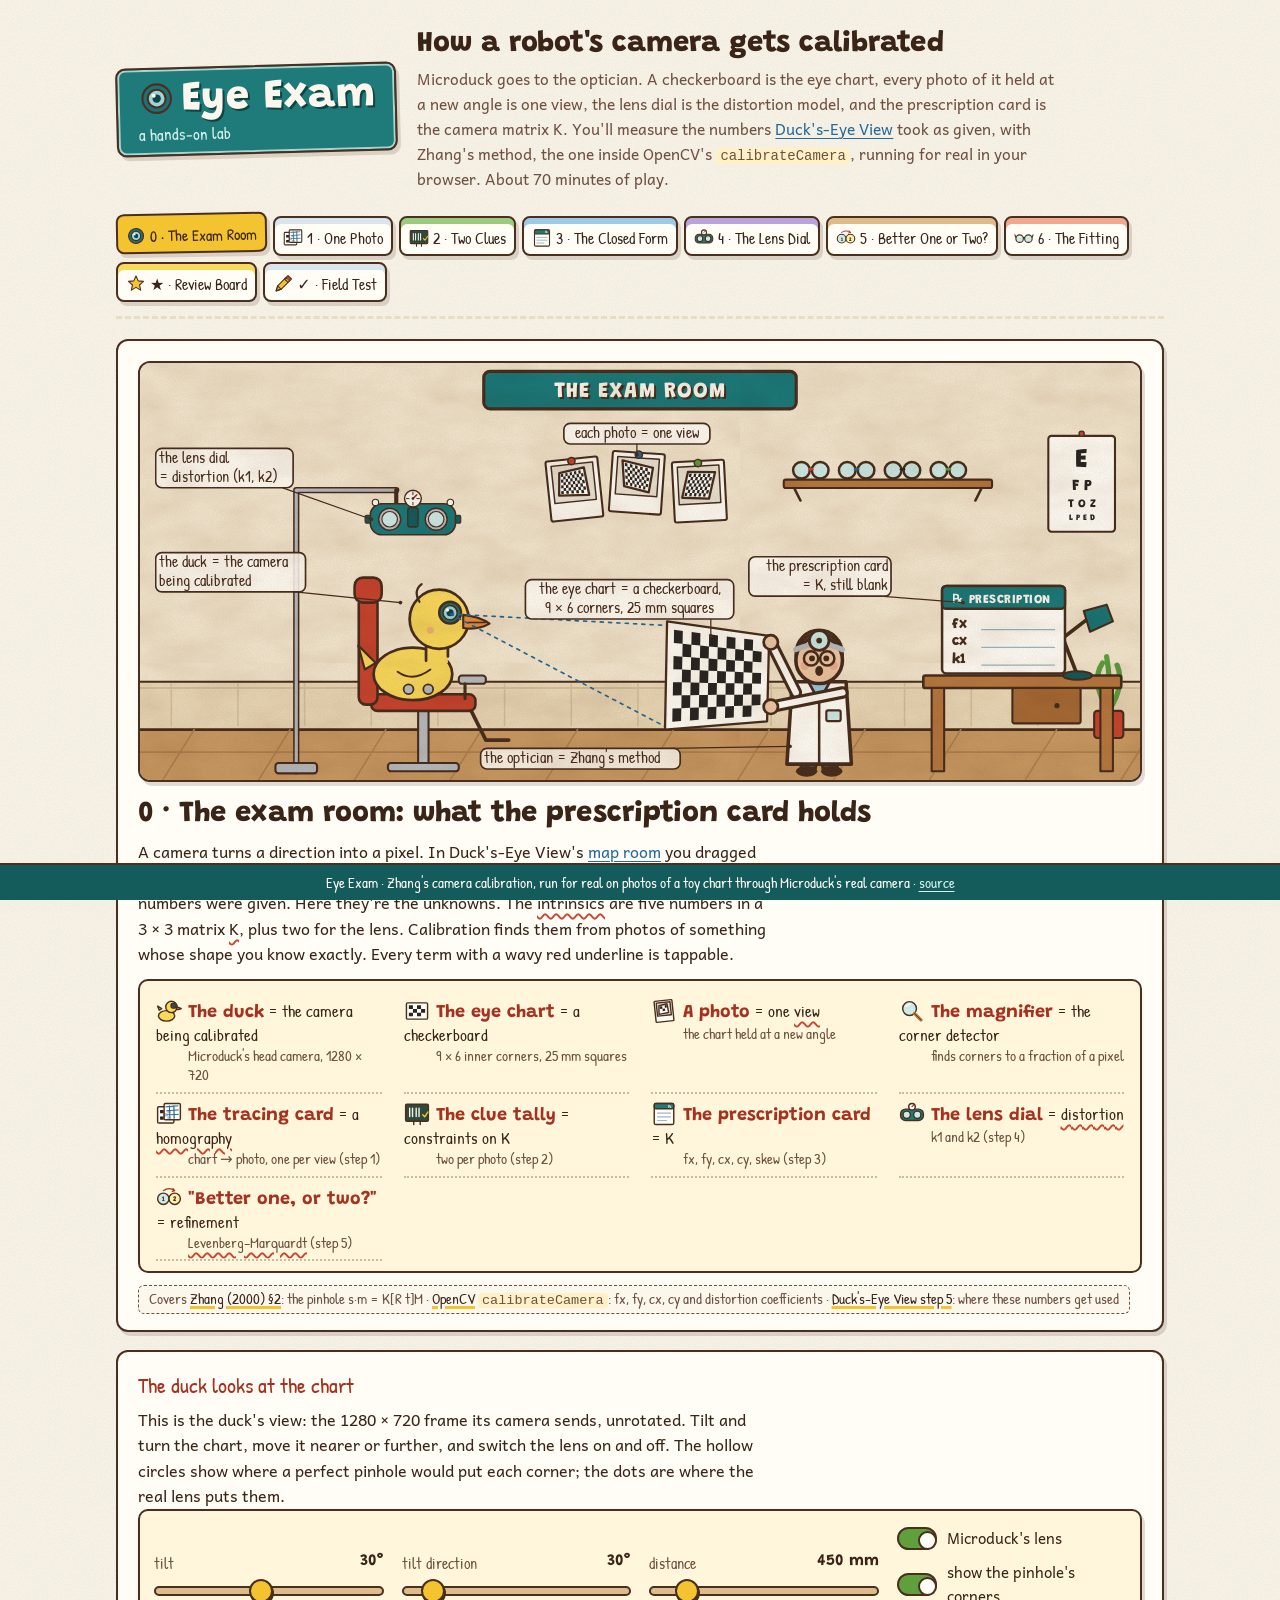
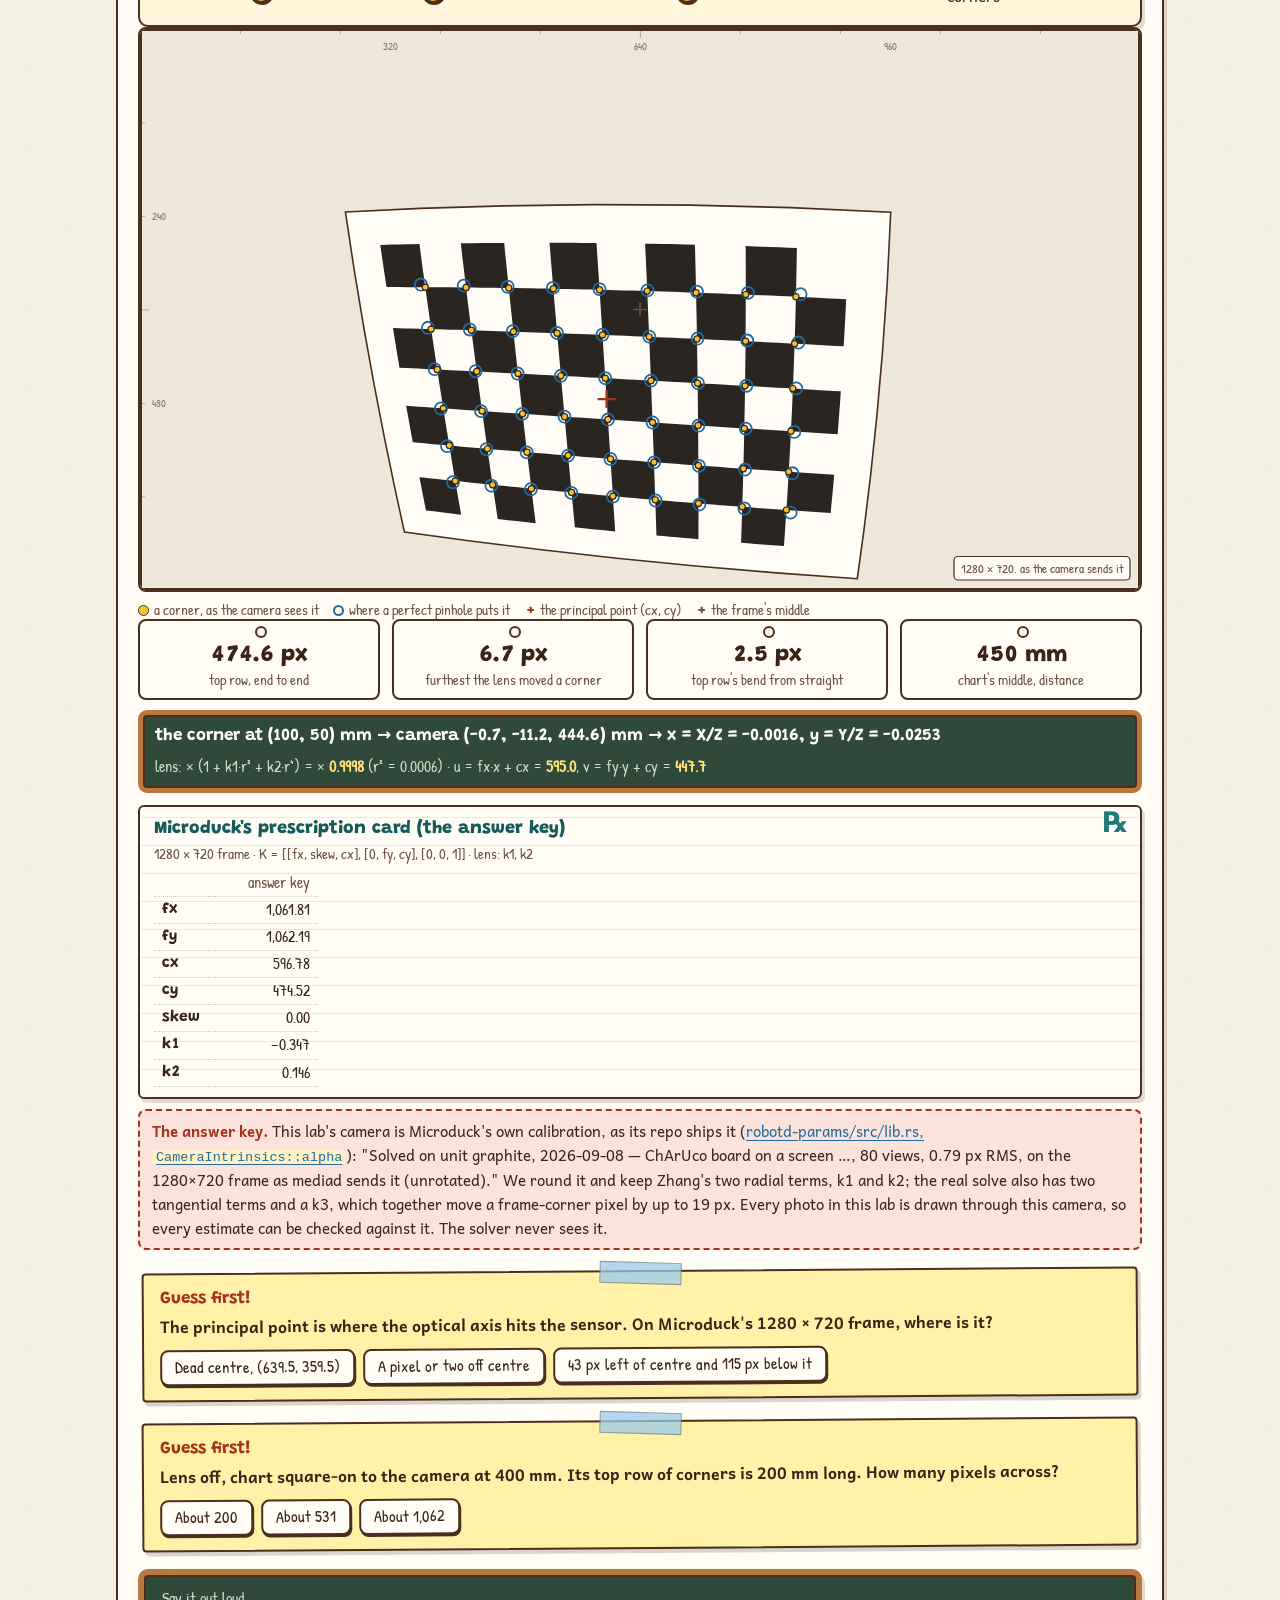
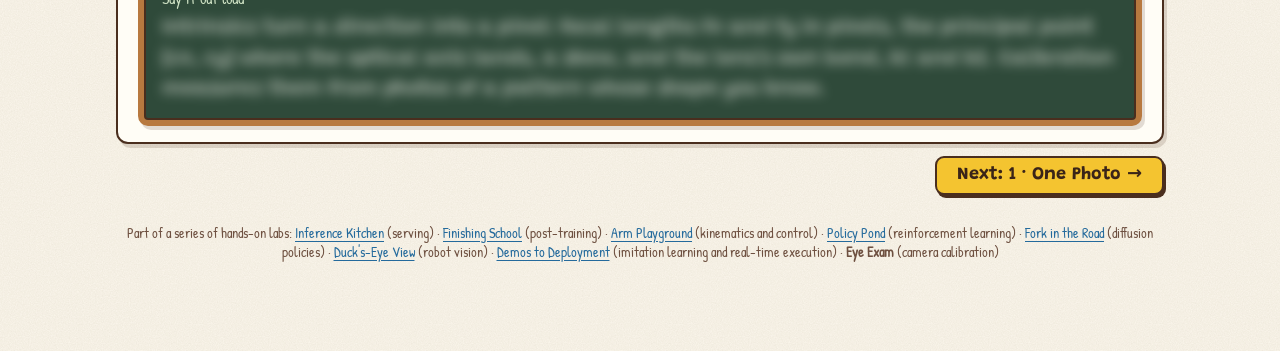
==== commit 136eb299: "Follow the Wet Paint rename to Demos to Deployment Co-Authored-By: Claude Opus 5.5 <noreply@anthropi" ====
--- a/eye-exam/index.html
+++ b/eye-exam/index.html
@@ -16,7 +16,7 @@
 </head>
 <body>
 <!--
-THESIS: Duck's-Eye View turned a pixel into a head turn with the camera's intrinsics taken as given. This lab measures them, the way OpenCV's calibrateCamera does: photograph a flat checkerboard at several angles, find each photo's homography, use the fact that a rotation's columns are perpendicular and equally long to pin down B = K⁻ᵀK⁻¹, read K out of it, add the lens's radial distortion, and refine everything by Levenberg–Marquardt on the reprojection error. Drawn as a Busytown optician's shop where the duck gets its eyes tested. Sibling of Inference Kitchen, Policy Pond, Fork in the Road, Duck's-Eye View and Wet Paint.
+THESIS: Duck's-Eye View turned a pixel into a head turn with the camera's intrinsics taken as given. This lab measures them, the way OpenCV's calibrateCamera does: photograph a flat checkerboard at several angles, find each photo's homography, use the fact that a rotation's columns are perpendicular and equally long to pin down B = K⁻ᵀK⁻¹, read K out of it, add the lens's radial distortion, and refine everything by Levenberg–Marquardt on the reprojection error. Drawn as a Busytown optician's shop where the duck gets its eyes tested. Sibling of Inference Kitchen, Policy Pond, Fork in the Road, Duck's-Eye View and Demos to Deployment.
 OWN-WORLD: flat gouache on paper; warm-brown outlines; an optician's teal masthead; Grandstander signboards, Patrick Hand labels, Andika body; painted-sign buttons, price-tag readouts, sticky-note predictions, chalkboard takeaways, and a prescription card for every estimate.
 HONESTY: the DLT, Hartley normalisation, Zhang's V b = 0 and App. B, the extrinsics, the linear distortion fit (eq. 13), Levenberg–Marquardt on eq. 14, the reprojection RMS and the bearing → angle geometry are the real math. The photos are synthetic: a seeded 9 × 6 checkerboard seen through a known camera (Microduck's published calibration, k1 and k2 only), with Gaussian corner noise standing in for a corner detector.
 -->
@@ -439,7 +439,7 @@
   </div>
 </section>
 
-<p class="series">Part of a series of hands-on labs: <a href="https://bakulbadwal.github.io/inference-kitchen/">Inference Kitchen</a> (serving) · <a href="https://bakulbadwal.github.io/finishing-school/">Finishing School</a> (post-training) · <a href="https://bakulbadwal.github.io/arm-playground/">Arm Playground</a> (kinematics and control) · <a href="https://bakulbadwal.github.io/policy-pond/">Policy Pond</a> (reinforcement learning) · <a href="https://bakulbadwal.github.io/fork-in-the-road/">Fork in the Road</a> (diffusion policies) · <a href="https://bakulbadwal.github.io/ducks-eye-view/">Duck's-Eye View</a> (robot vision) · <a href="https://bakulbadwal.github.io/wet-paint/">Wet Paint</a> (imitation learning and real-time execution) · <b>Eye Exam</b> (camera calibration)</p>
+<p class="series">Part of a series of hands-on labs: <a href="https://bakulbadwal.github.io/inference-kitchen/">Inference Kitchen</a> (serving) · <a href="https://bakulbadwal.github.io/finishing-school/">Finishing School</a> (post-training) · <a href="https://bakulbadwal.github.io/arm-playground/">Arm Playground</a> (kinematics and control) · <a href="https://bakulbadwal.github.io/policy-pond/">Policy Pond</a> (reinforcement learning) · <a href="https://bakulbadwal.github.io/fork-in-the-road/">Fork in the Road</a> (diffusion policies) · <a href="https://bakulbadwal.github.io/ducks-eye-view/">Duck's-Eye View</a> (robot vision) · <a href="https://bakulbadwal.github.io/wet-paint/">Demos to Deployment</a> (imitation learning and real-time execution) · <b>Eye Exam</b> (camera calibration)</p>
 </div>
 <div id="tip" role="tooltip"></div>
 <footer>Eye Exam · Zhang's camera calibration, run for real on photos of a toy chart through Microduck's real camera · <a href="https://github.com/bakulbadwal/ducks-eye-view/tree/main/eye-exam" style="color:#D4F1EC">source</a></footer>
